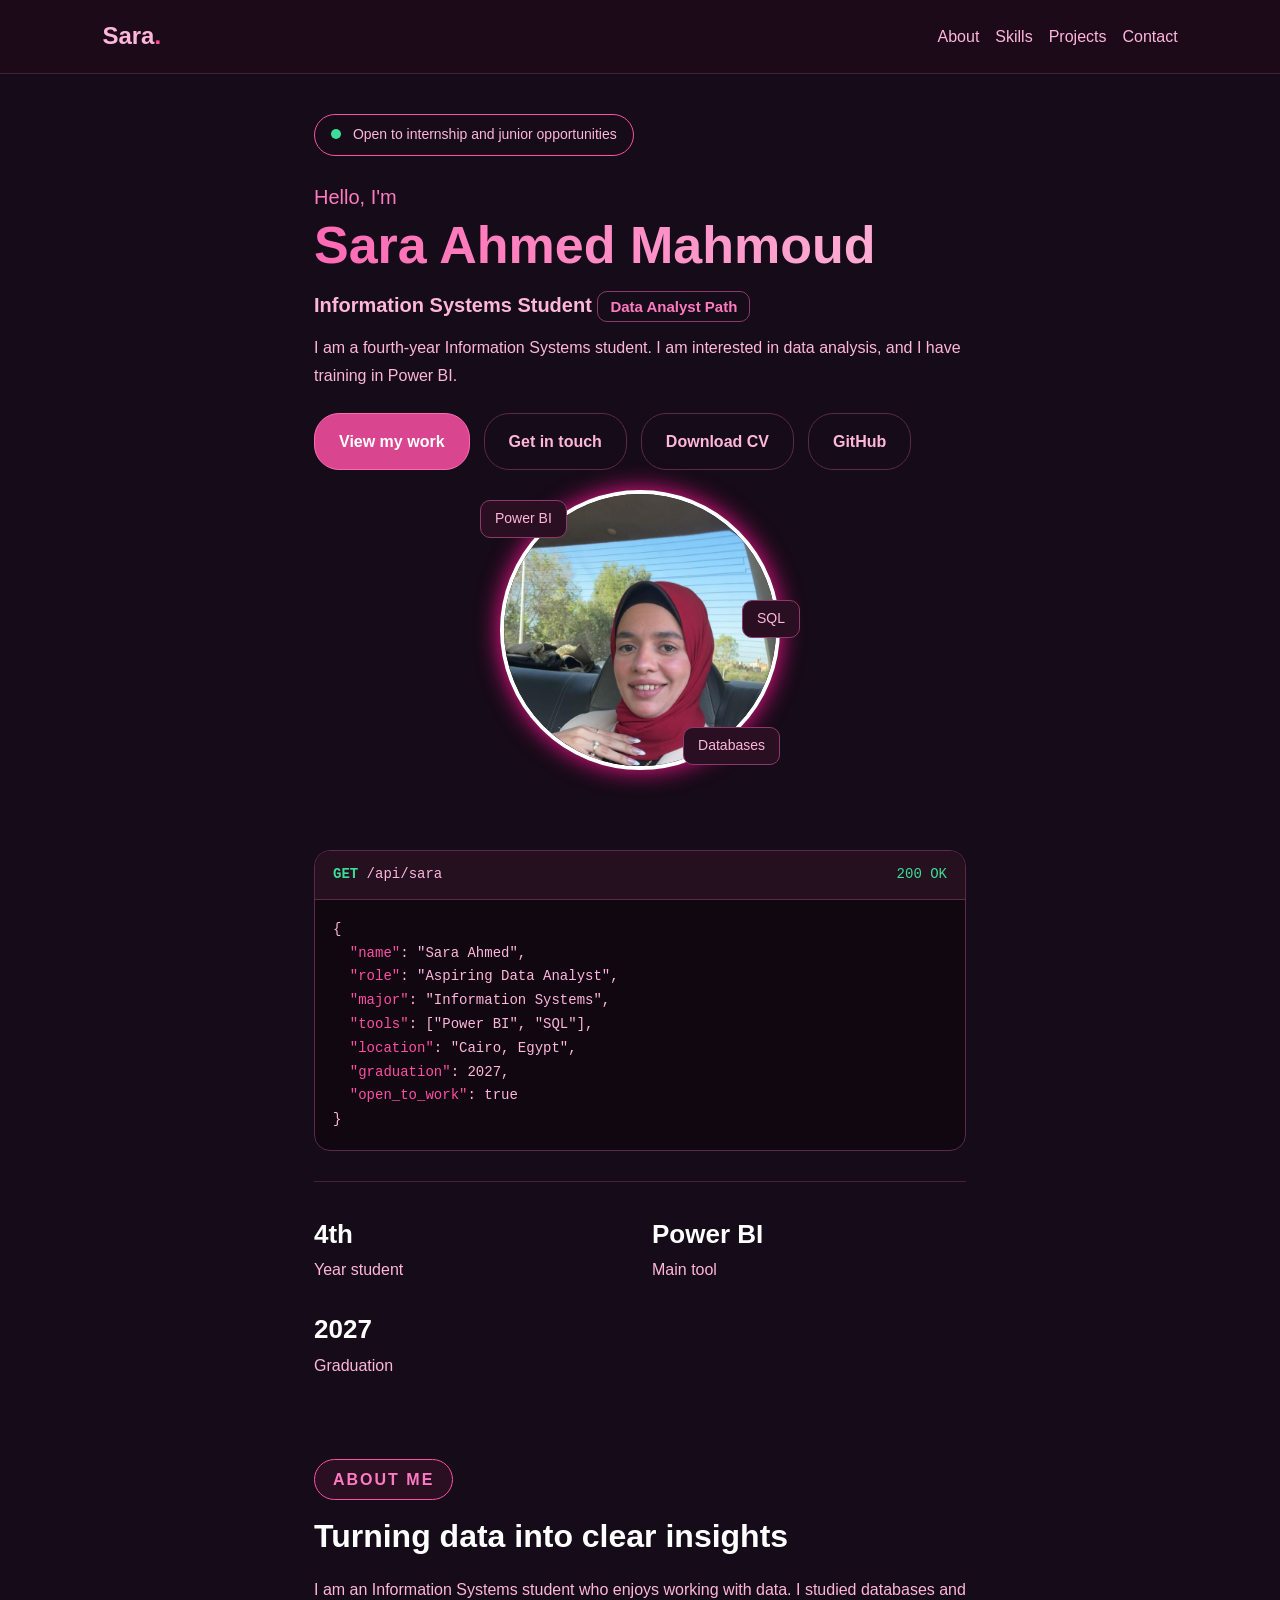
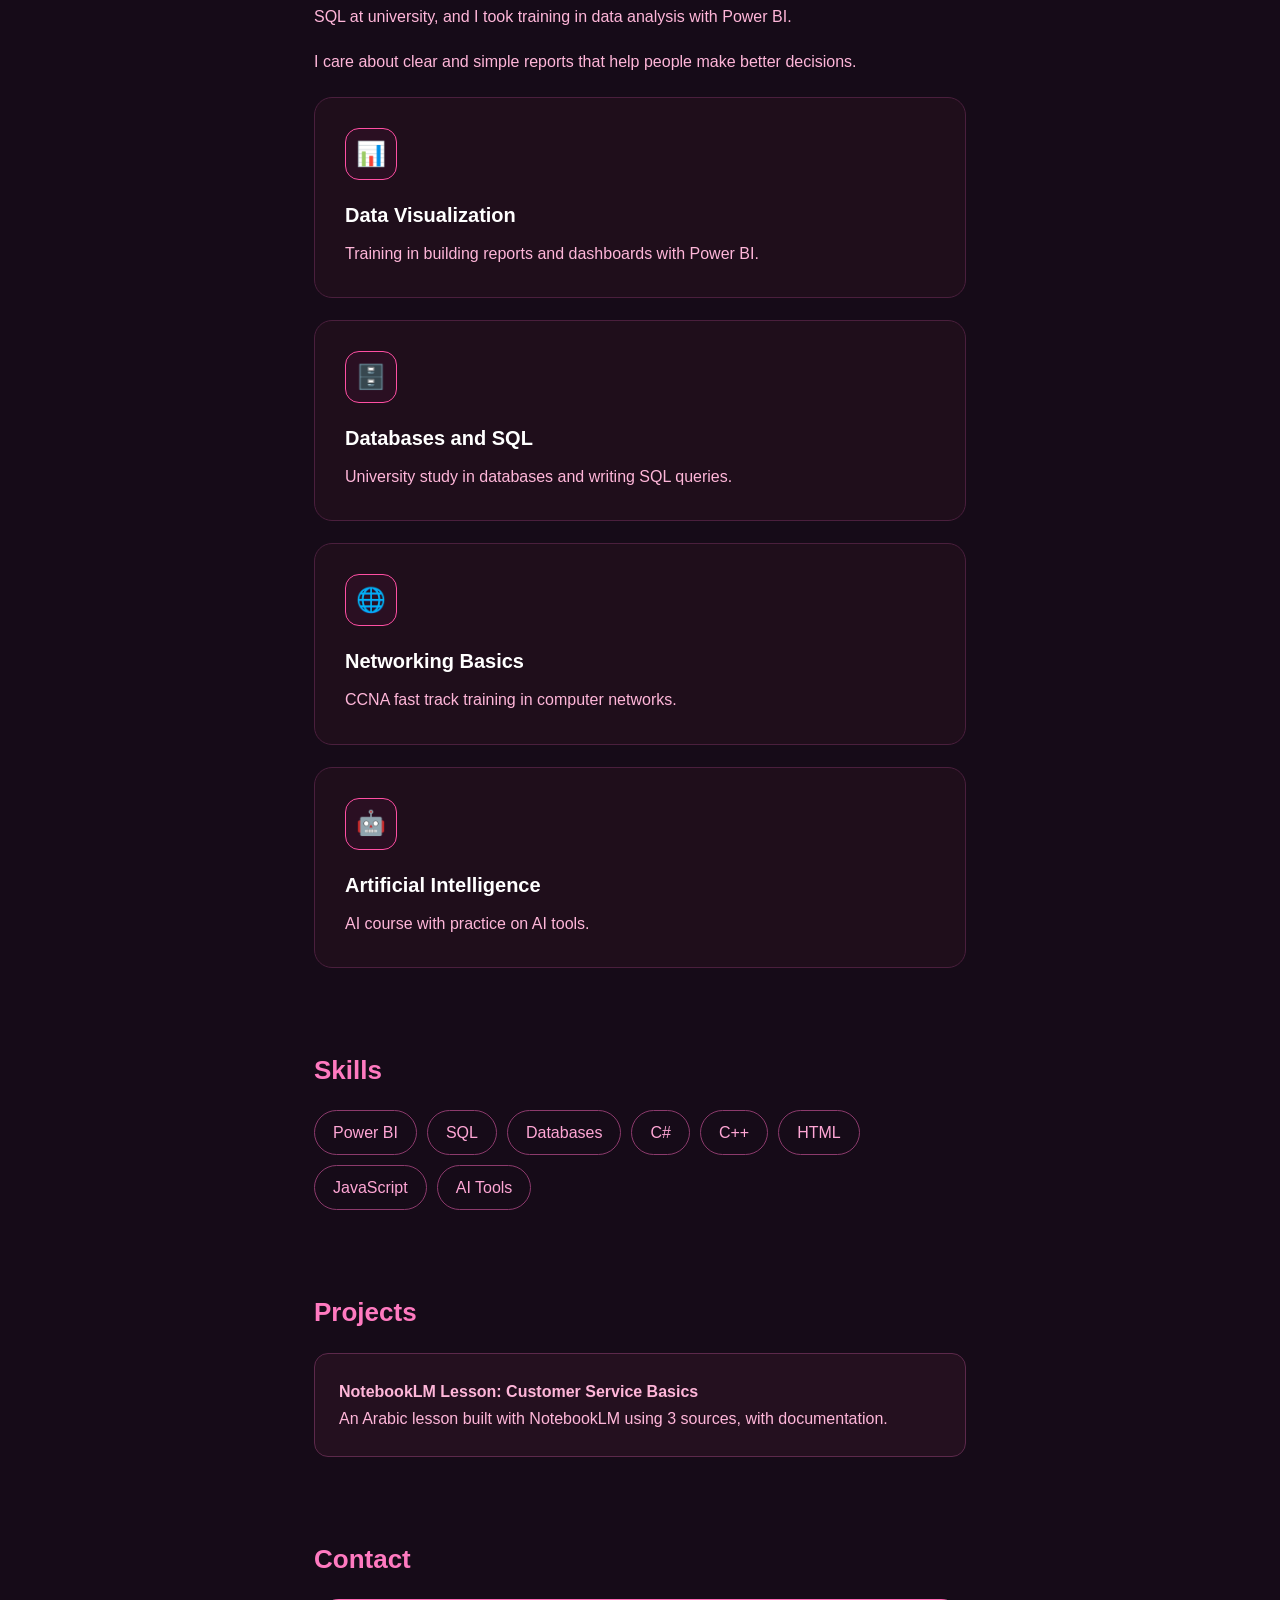
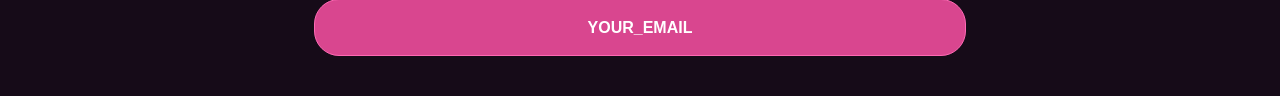
==== index.html @ a5a0dc39 "Add GitHub link and update CV download button Added GitHub link to the portfolio and updated CV down" ====
<!DOCTYPE html>
<html lang="en">
<head>
    <meta charset="UTF-8">
    <meta name="viewport" content="width=device-width, initial-scale=1.0">
    <title>Sara Portfolio</title>
    <link rel="stylesheet" href="style.css">
</head>
<body>

    <nav>
        <a href="#home" class="logo">Sara<span>.</span></a>
        <div class="links">
            <a href="#about">About</a>
            <a href="#skills">Skills</a>
            <a href="#projects">Projects</a>
            <a href="#contact">Contact</a>
        </div>
    </nav>

    <header class="hero" id="home">
        <div class="badge"><span class="dot"></span> Open to internship and junior opportunities</div>

        <p class="hello">Hello, I'm</p>
        <h1>Sara Ahmed Mahmoud</h1>
        <h2>Information Systems Student <span class="tag">Data Analyst Path</span></h2>

        <p class="about">I am a fourth-year Information Systems student. I am interested in data analysis, and I have training in Power BI.</p>

   <div class="buttons">
    <a href="#projects" class="btn primary">View my work</a>
    <a href="#contact" class="btn">Get in touch</a>
    <a href="cv2004.pdf" class="btn" download>Download CV</a>
    <a href="https://github.com/Sara-Ahmed1102004" class="btn" target="_blank">GitHub</a>
</div>

        <div class="photo">
            <img src="sara.jpg.jpeg" alt="Sara Ahmed Mahmoud">
            <span class="float f1">Power BI</span>
            <span class="float f2">SQL</span>
            <span class="float f3">Databases</span>
        </div>
    </header>

    <section class="info">
        <div class="code-box">
            <div class="code-top">
                <span><b>GET</b> /api/sara</span>
                <span class="ok">200 OK</span>
            </div>
<pre>{
  <i>"name"</i>: "Sara Ahmed",
  <i>"role"</i>: "Aspiring Data Analyst",
  <i>"major"</i>: "Information Systems",
  <i>"tools"</i>: ["Power BI", "SQL"],
  <i>"location"</i>: "Cairo, Egypt",
  <i>"graduation"</i>: 2027,
  <i>"open_to_work"</i>: true
}</pre>
        </div>

        <div class="stats">
            <div><strong>4th</strong><span>Year student</span></div>
            <div><strong>Power BI</strong><span>Main tool</span></div>
            <div><strong>2027</strong><span>Graduation</span></div>
        </div>
    </section>

    <section id="about">
        <span class="label">ABOUT ME</span>
        <h3 class="big">Turning data into clear insights</h3>

        <p>I am an Information Systems student who enjoys working with data. I studied databases and SQL at university, and I took training in data analysis with Power BI.</p>
        <p>I care about clear and simple reports that help people make better decisions.</p>

        <div class="feature">
            <div class="icon">📊</div>
            <h4>Data Visualization</h4>
            <p>Training in building reports and dashboards with Power BI.</p>
        </div>

        <div class="feature">
            <div class="icon">🗄️</div>
            <h4>Databases and SQL</h4>
            <p>University study in databases and writing SQL queries.</p>
        </div>

        <div class="feature">
            <div class="icon">🌐</div>
            <h4>Networking Basics</h4>
            <p>CCNA fast track training in computer networks.</p>
        </div>

        <div class="feature">
            <div class="icon">🤖</div>
            <h4>Artificial Intelligence</h4>
            <p>AI course with practice on AI tools.</p>
        </div>
    </section>

    <section id="skills">
        <h3>Skills</h3>
        <ul class="skills">
            <li>Power BI</li>
            <li>SQL</li>
            <li>Databases</li>
            <li>C#</li>
            <li>C++</li>
            <li>HTML</li>
            <li>JavaScript</li>
            <li>AI Tools</li>
        </ul>
    </section>

    <section id="projects">
        <h3>Projects</h3>
        <div class="card">
            <h4>NotebookLM Lesson: Customer Service Basics</h4>
            <p>An Arabic lesson built with NotebookLM using 3 sources, with documentation.</p>
        </div>
    </section>

    <section id="contact">
        <h3>Contact</h3>
        <!-- Replace YOUR_EMAIL with your email (2 places) -->
        <a href="mailto:YOUR_EMAIL" class="btn primary">YOUR_EMAIL</a>
    </section>

</body>
</html>
---- style.css ----
* { margin: 0; padding: 0; box-sizing: border-box; }

html { scroll-behavior: smooth; }

body {
    font-family: Arial, sans-serif;
    background: #160b18;
    color: #ffb6d9;
    line-height: 1.7;
    overflow-x: hidden;
}

a { text-decoration: none; color: inherit; }

nav {
    position: sticky;
    top: 0;
    z-index: 10;
    display: flex;
    flex-wrap: wrap;
    justify-content: space-between;
    align-items: center;
    gap: 10px;
    padding: 16px 8%;
    background: #1d0a18;
    border-bottom: 1px solid #4a1f3d;
}

.logo { font-size: 24px; font-weight: bold; }
.logo span { color: #ff4fa3; }
.links { display: flex; gap: 16px; }
.links a:hover { color: #ff7ac0; }

.hero, section { max-width: 700px; margin: auto; padding: 40px 24px; }

.badge {
    display: inline-block;
    padding: 8px 16px;
    border: 1px solid #ff4fa3;
    border-radius: 30px;
    font-size: 14px;
    margin-bottom: 24px;
}

.dot {
    display: inline-block;
    width: 10px;
    height: 10px;
    margin-right: 8px;
    border-radius: 50%;
    background: #3ddc97;
}

.hello { color: #ff7ac0; font-size: 20px; }

h1 {
    font-size: clamp(32px, 8vw, 52px);
    line-height: 1.2;
    background: linear-gradient(90deg, #ff69b4, #ffb6d9);
    -webkit-background-clip: text;
    background-clip: text;
    color: transparent;
}

h2 { font-size: 20px; margin: 12px 0; }

.tag {
    display: inline-block;
    padding: 2px 12px;
    border: 1px solid #8c3a6c;
    border-radius: 10px;
    color: #ff7ac0;
    font-size: 15px;
}

.about { margin-bottom: 24px; }

.buttons { display: flex; flex-direction: column; gap: 14px; }

.btn {
    display: block;
    text-align: center;
    padding: 14px 24px;
    border: 1px solid #5c294b;
    border-radius: 25px;
    font-weight: bold;
    transition: 0.2s;
}

.btn:hover { transform: translateY(-3px); }
.primary { background: #d9468f; border-color: #ff69b4; color: white; }
.primary:hover { background: #ff69b4; }

.photo { position: relative; width: 280px; margin: 20px auto 0; }

.photo img {
    display: block;
    width: 280px;
    height: 280px;
    object-fit: cover;
    object-position: center 20%;
    border-radius: 50%;
    border: 4px solid white;
    box-shadow: 0 0 25px #ff1493;
    animation: glow 2.5s ease-in-out infinite;
}

.float {
    position: absolute;
    padding: 6px 14px;
    background: #2a0f22;
    border: 1px solid #8c3a6c;
    border-radius: 10px;
    font-size: 14px;
    animation: floating 3s ease-in-out infinite;
}

.f1 { top: 10px; left: -20px; }
.f2 { top: 110px; right: -20px; animation-delay: 0.5s; }
.f3 { bottom: 5px; right: 0; animation-delay: 1s; }

.code-box {
    background: #100711;
    border: 1px solid #5c294b;
    border-radius: 16px;
    overflow: hidden;
    font-family: "Courier New", monospace;
    font-size: 14px;
}

.code-top {
    display: flex;
    justify-content: space-between;
    padding: 12px 18px;
    background: #24101f;
    border-bottom: 1px solid #5c294b;
}

.code-top b, .ok { color: #3ddc97; }

.code-box pre {
    padding: 18px;
    font-family: inherit;
    overflow-x: auto;
}

.code-box i { color: #ff4fa3; font-style: normal; }

.stats {
    display: grid;
    grid-template-columns: 1fr 1fr;
    gap: 24px;
    margin-top: 30px;
    padding-top: 30px;
    border-top: 1px solid #4a1f3d;
}

.stats strong { display: block; font-size: 26px; color: white; }

.label {
    display: inline-block;
    padding: 6px 18px;
    margin-bottom: 16px;
    border: 1px solid #ff4fa3;
    border-radius: 30px;
    background: #2a0f22;
    color: #ff7ac0;
    font-weight: bold;
    letter-spacing: 2px;
}

h3 { font-size: 26px; margin-bottom: 18px; color: #ff7ac0; }

.big { font-size: 32px; line-height: 1.3; color: white; }

#about > p { margin-bottom: 18px; }

.feature {
    margin-top: 22px;
    padding: 30px;
    background: #1f0e1b;
    border: 1px solid #4a1f3d;
    border-radius: 18px;
    transition: 0.3s;
}

.icon {
    display: flex;
    align-items: center;
    justify-content: center;
    width: 52px;
    height: 52px;
    margin-bottom: 18px;
    background: #2a0f22;
    border: 1px solid #ff4fa3;
    border-radius: 14px;
    font-size: 24px;
}

.feature h4 { color: white; font-size: 20px; margin-bottom: 8px; }

.skills { display: flex; flex-wrap: wrap; gap: 10px; list-style: none; }

.skills li {
    padding: 8px 18px;
    border: 1px solid #8c3a6c;
    border-radius: 30px;
    color: #ffa6d5;
}

.card {
    padding: 24px;
    border: 1px solid #5c294b;
    border-radius: 14px;
    background: #24101f;
    transition: 0.3s;
}

.feature:hover, .card:hover {
    transform: translateY(-6px);
    border-color: #ff4fa3;
    box-shadow: 0 8px 25px rgba(255, 20, 147, 0.25);
}

/* text appears when the page opens */
.hero > * { animation: appear 0.8s ease both; }
.hero h1 { animation-delay: 0.2s; }
.hero h2 { animation-delay: 0.4s; }
.hero .about { animation-delay: 0.6s; }
.hero .buttons { animation-delay: 0.8s; }

@keyframes appear {
    from { opacity: 0; transform: translateY(20px); }
    to { opacity: 1; transform: translateY(0); }
}

@keyframes floating {
    0%, 100% { transform: translateY(0); }
    50% { transform: translateY(-10px); }
}

@keyframes glow {
    0%, 100% { box-shadow: 0 0 20px #ff1493; }
    50% { box-shadow: 0 0 45px #ff1493; }
}

@media (min-width: 600px) {
    .buttons { flex-direction: row; flex-wrap: wrap; }
}
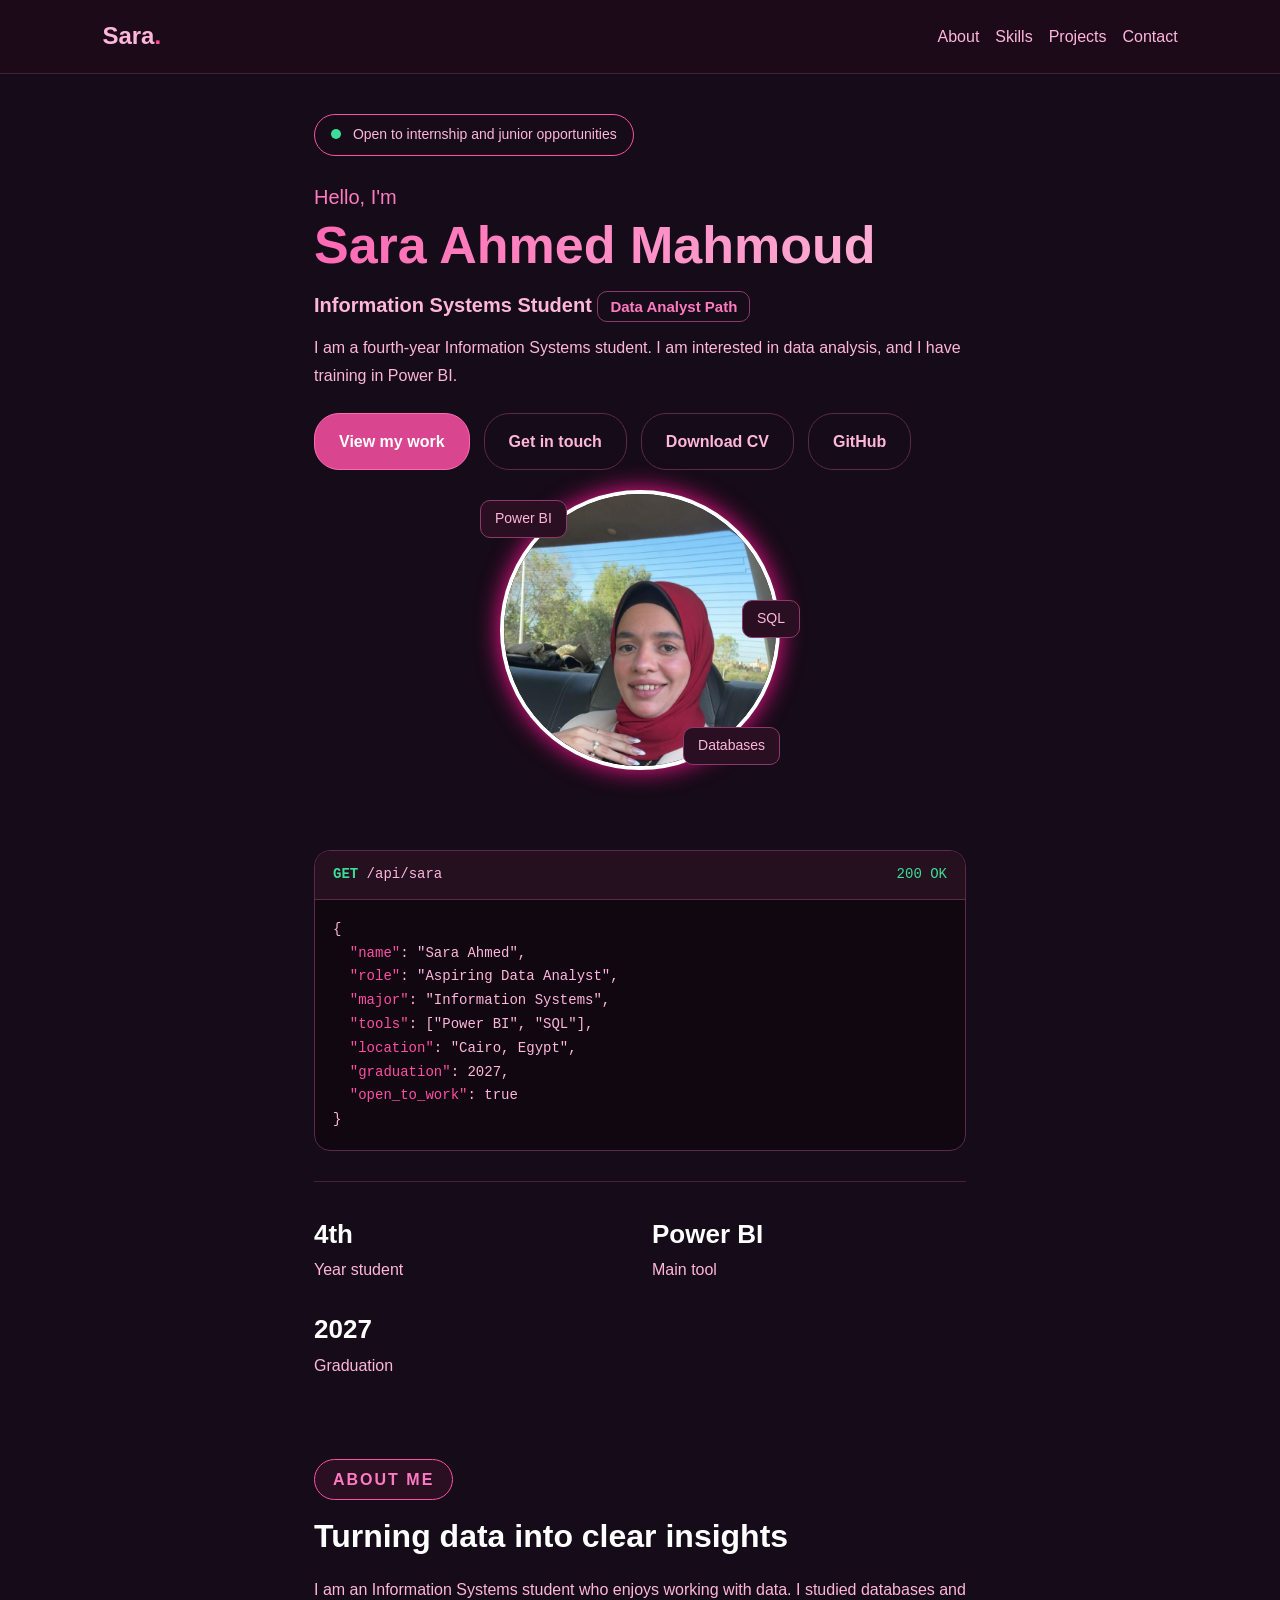
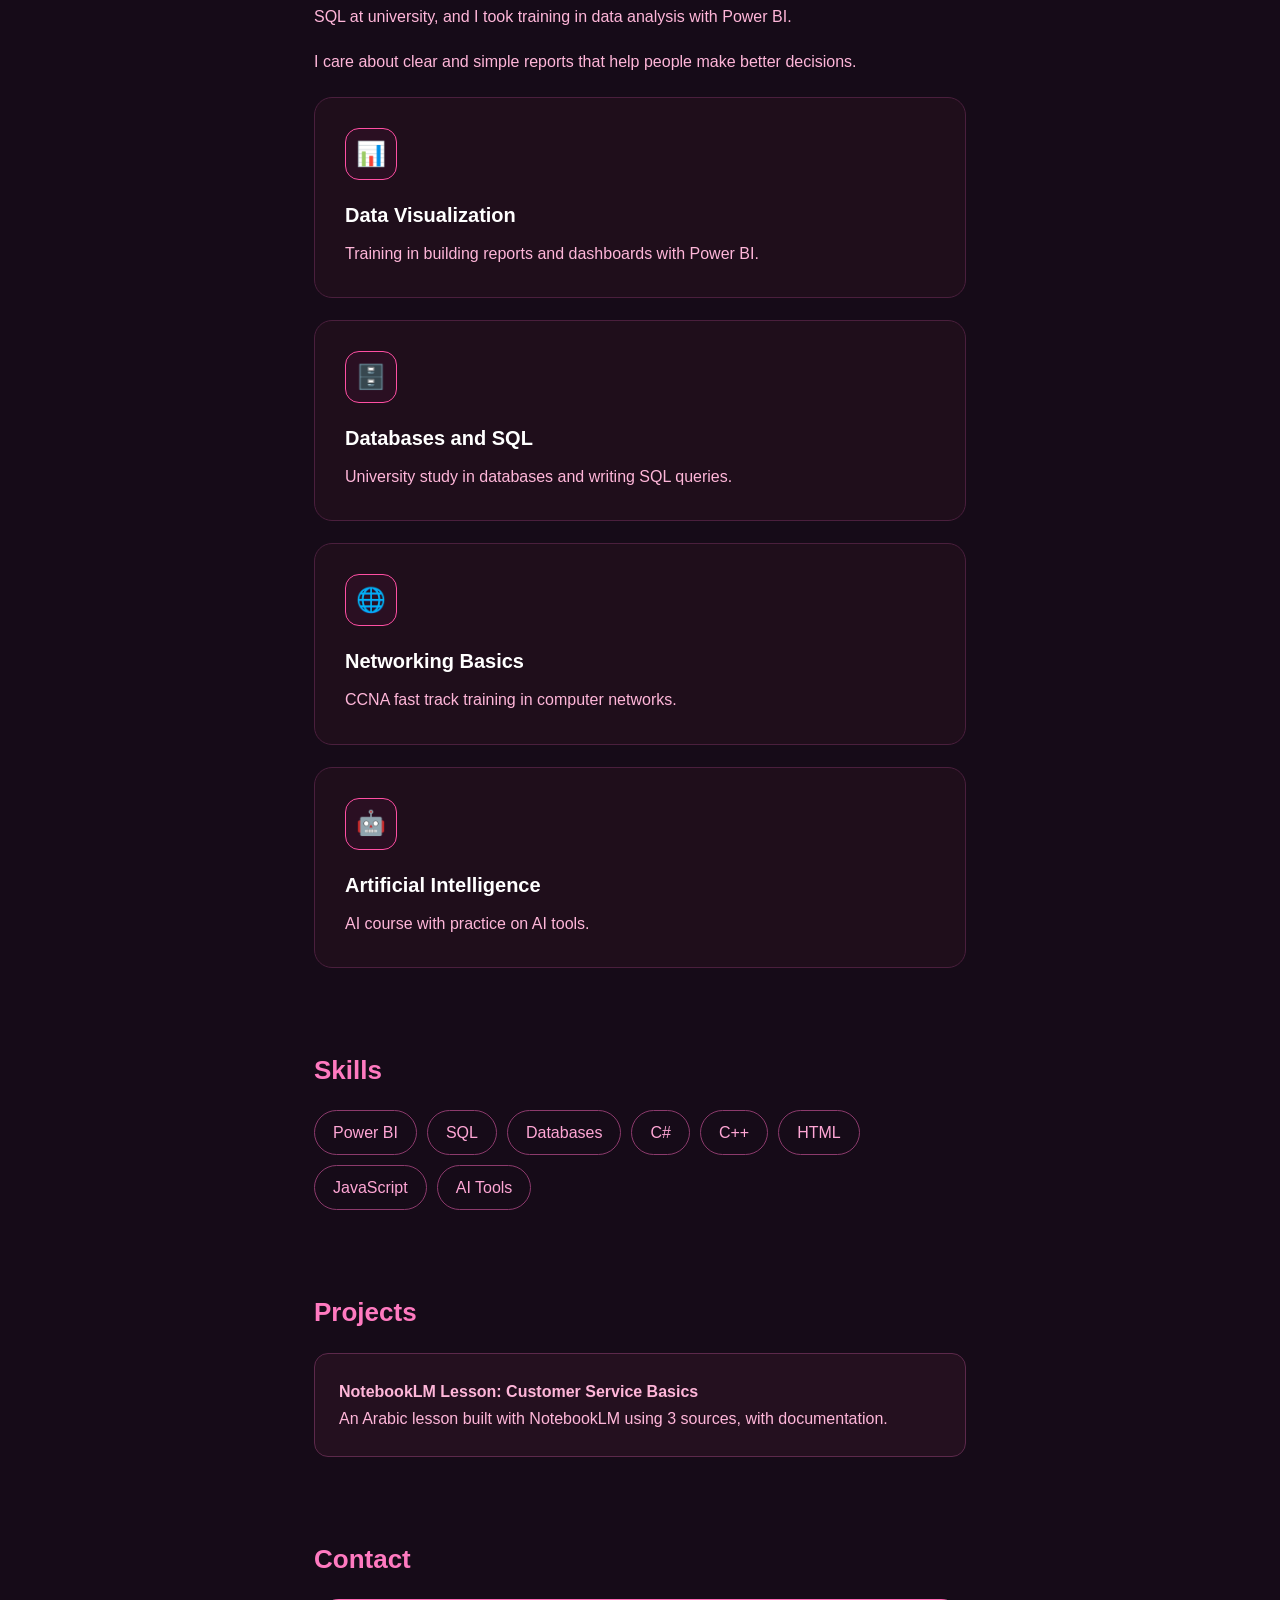
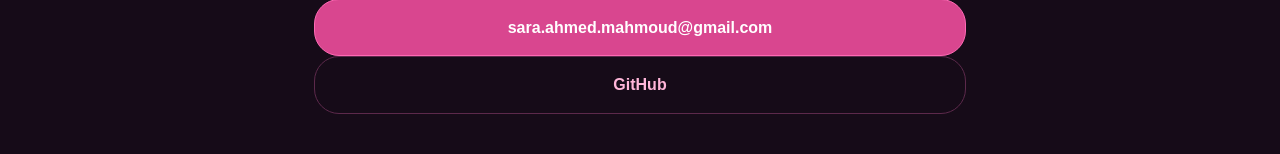
==== commit bc9117a5: "Fix HTML formatting and update contact email" ====
--- a/index.html
+++ b/index.html
@@ -122,8 +122,8 @@
 
     <section id="contact">
         <h3>Contact</h3>
-        <!-- Replace YOUR_EMAIL with your email (2 places) -->
-        <a href="mailto:YOUR_EMAIL" class="btn primary">YOUR_EMAIL</a>
+ <a href="mailto:sara.ahmed.mahmoud@gmail.com" class="btn primary">sara.ahmed.mahmoud@gmail.com</a>
+<a href="https://github.com/Sara-Ahmed1102004" class="btn" target="_blank">GitHub</a>
     </section>
 
 </body>
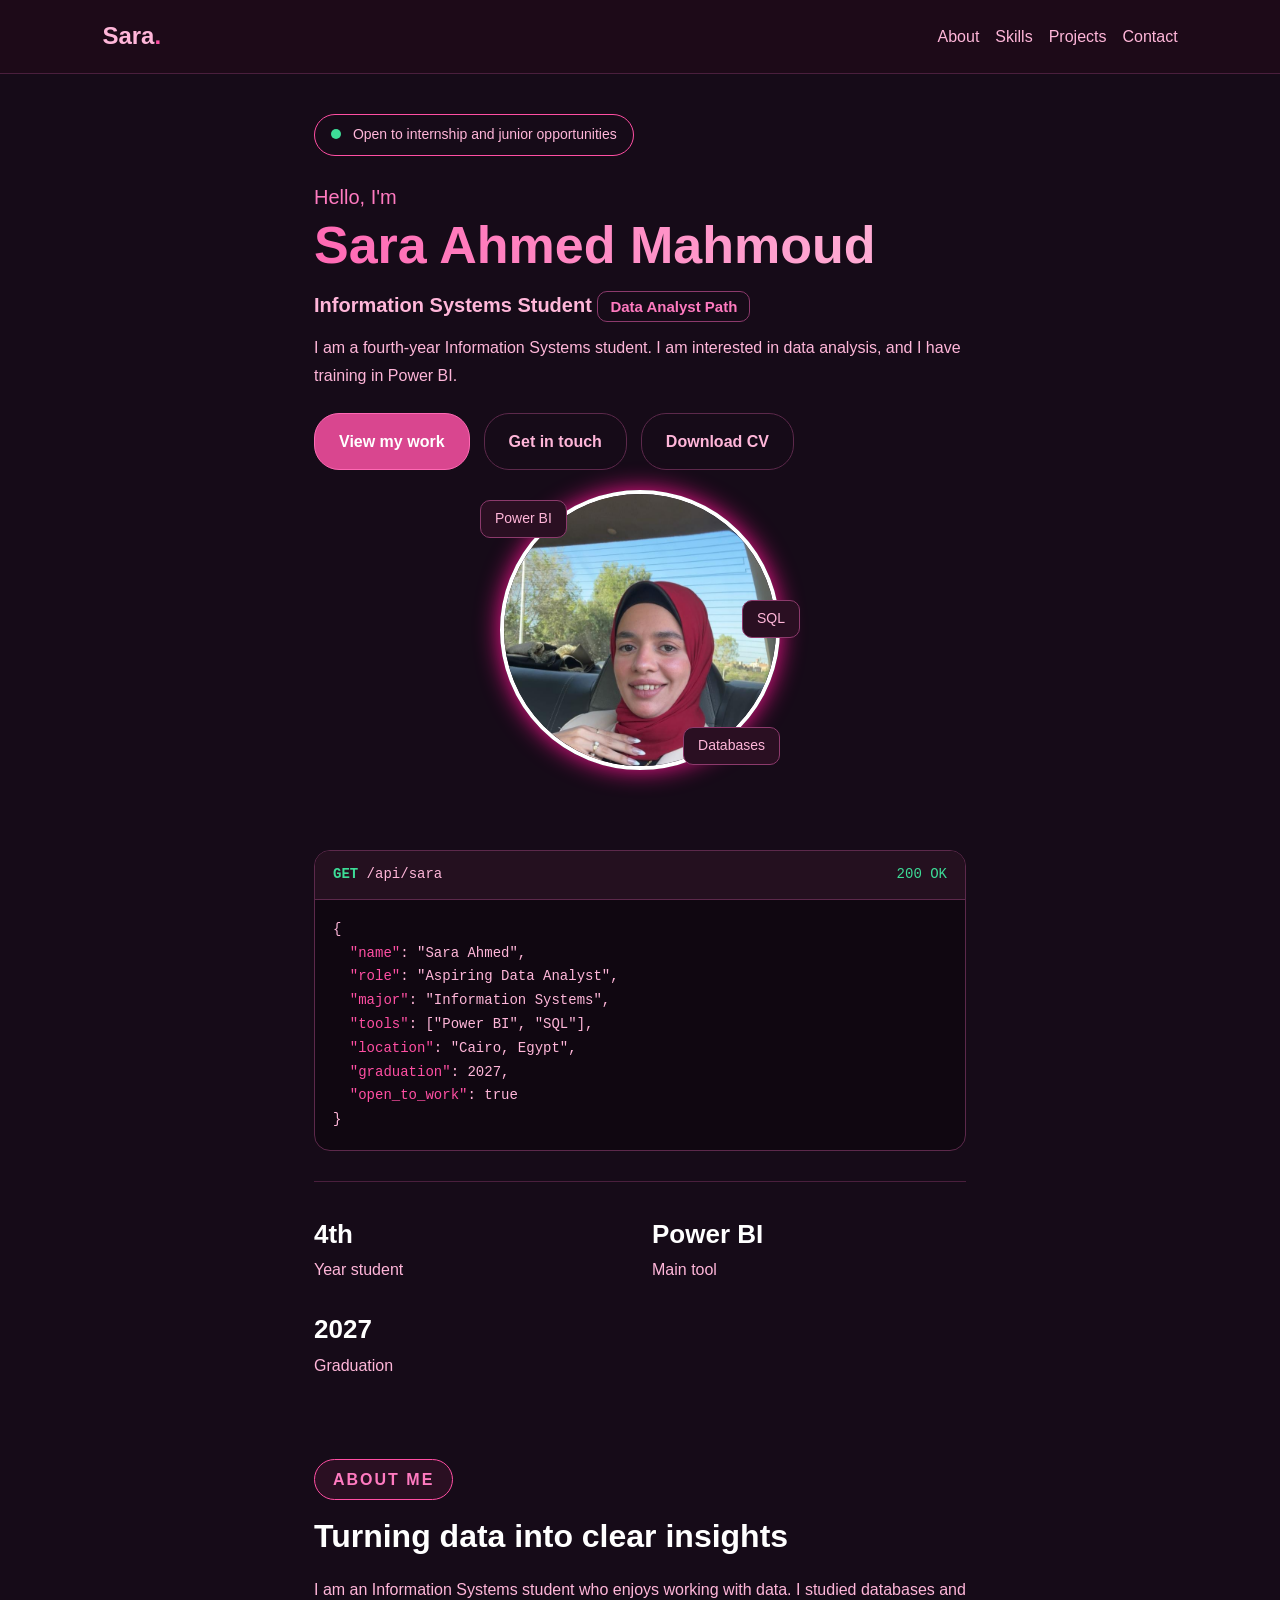
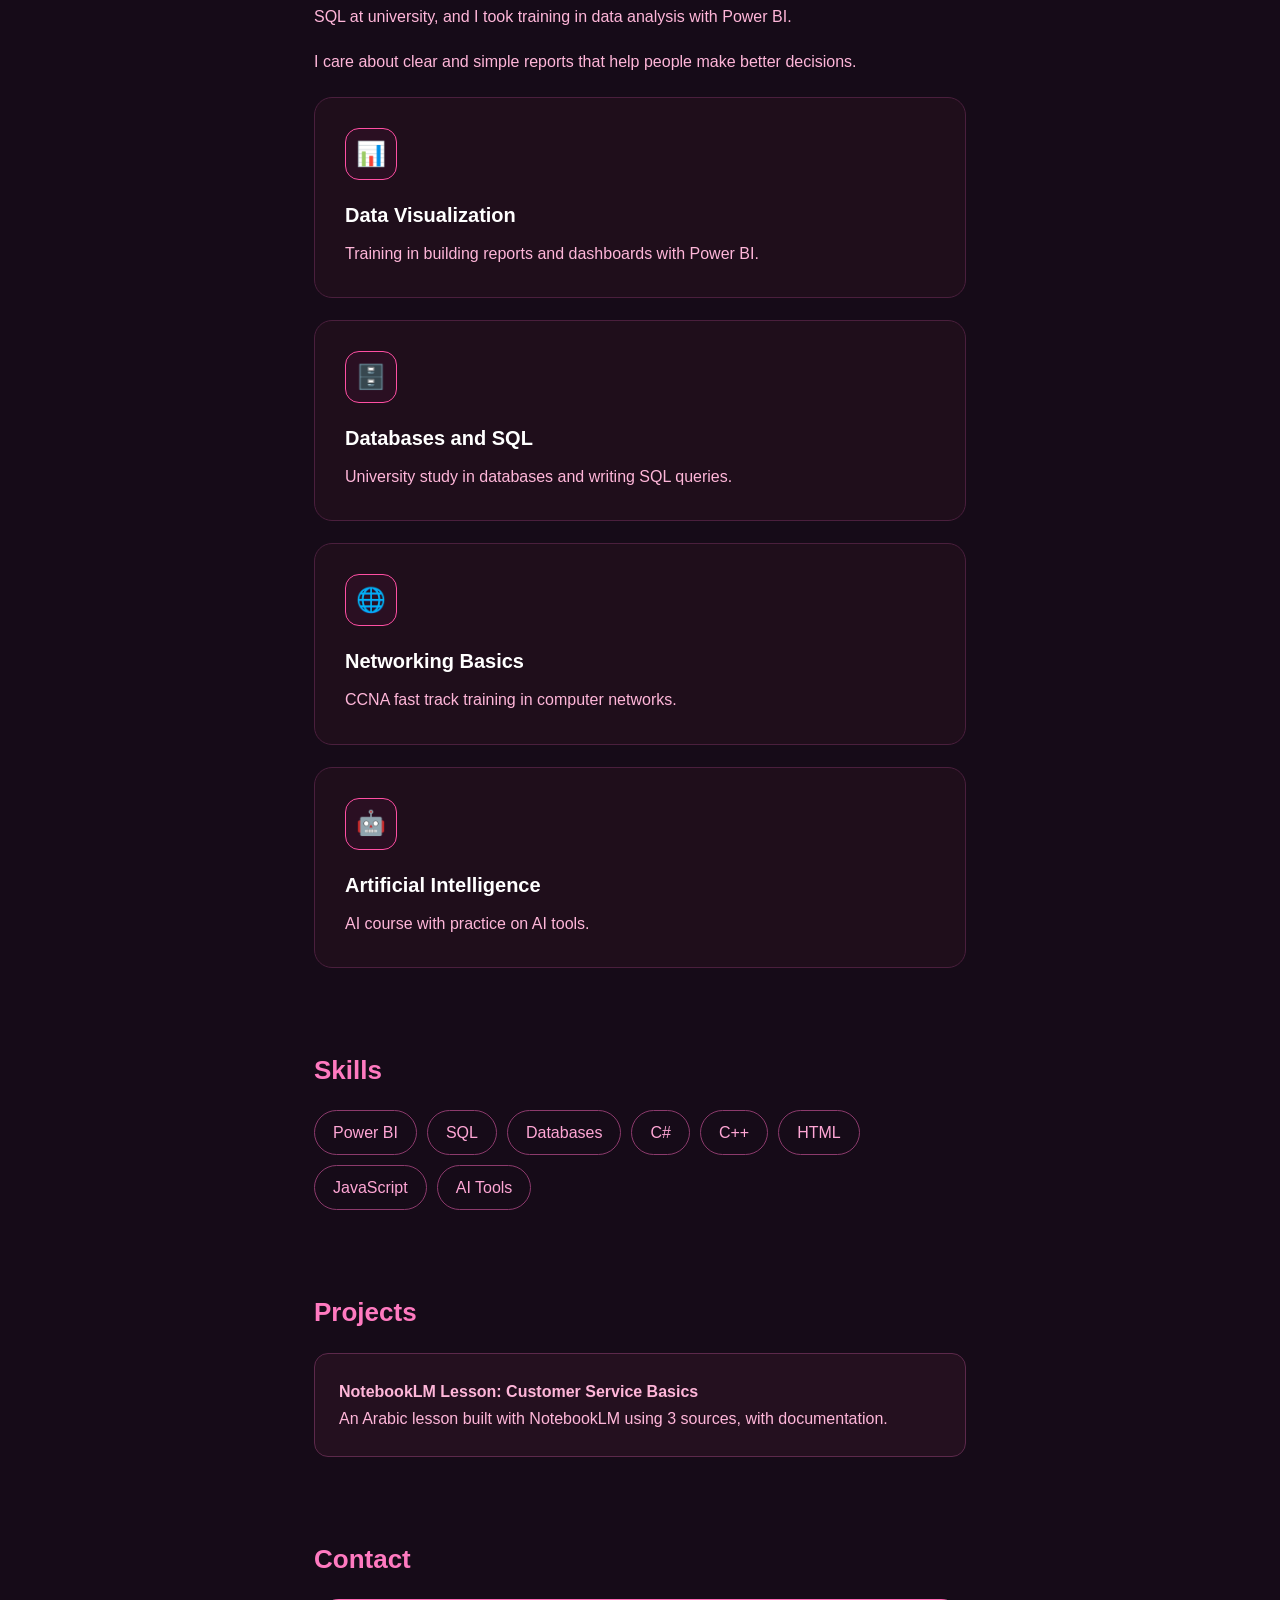
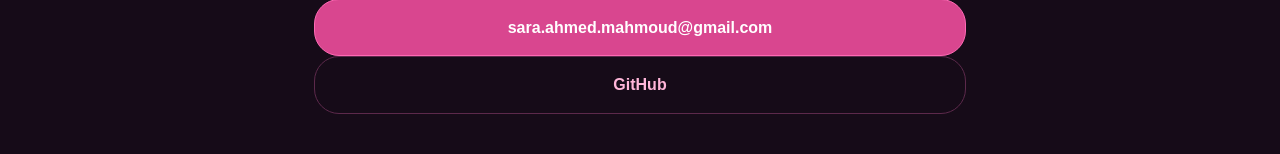
==== commit 8a828fbe: "Fix HTML formatting and structure" ====
--- a/index.html
+++ b/index.html
@@ -31,7 +31,6 @@
     <a href="#projects" class="btn primary">View my work</a>
     <a href="#contact" class="btn">Get in touch</a>
     <a href="cv2004.pdf" class="btn" download>Download CV</a>
-    <a href="https://github.com/Sara-Ahmed1102004" class="btn" target="_blank">GitHub</a>
 </div>
 
         <div class="photo">
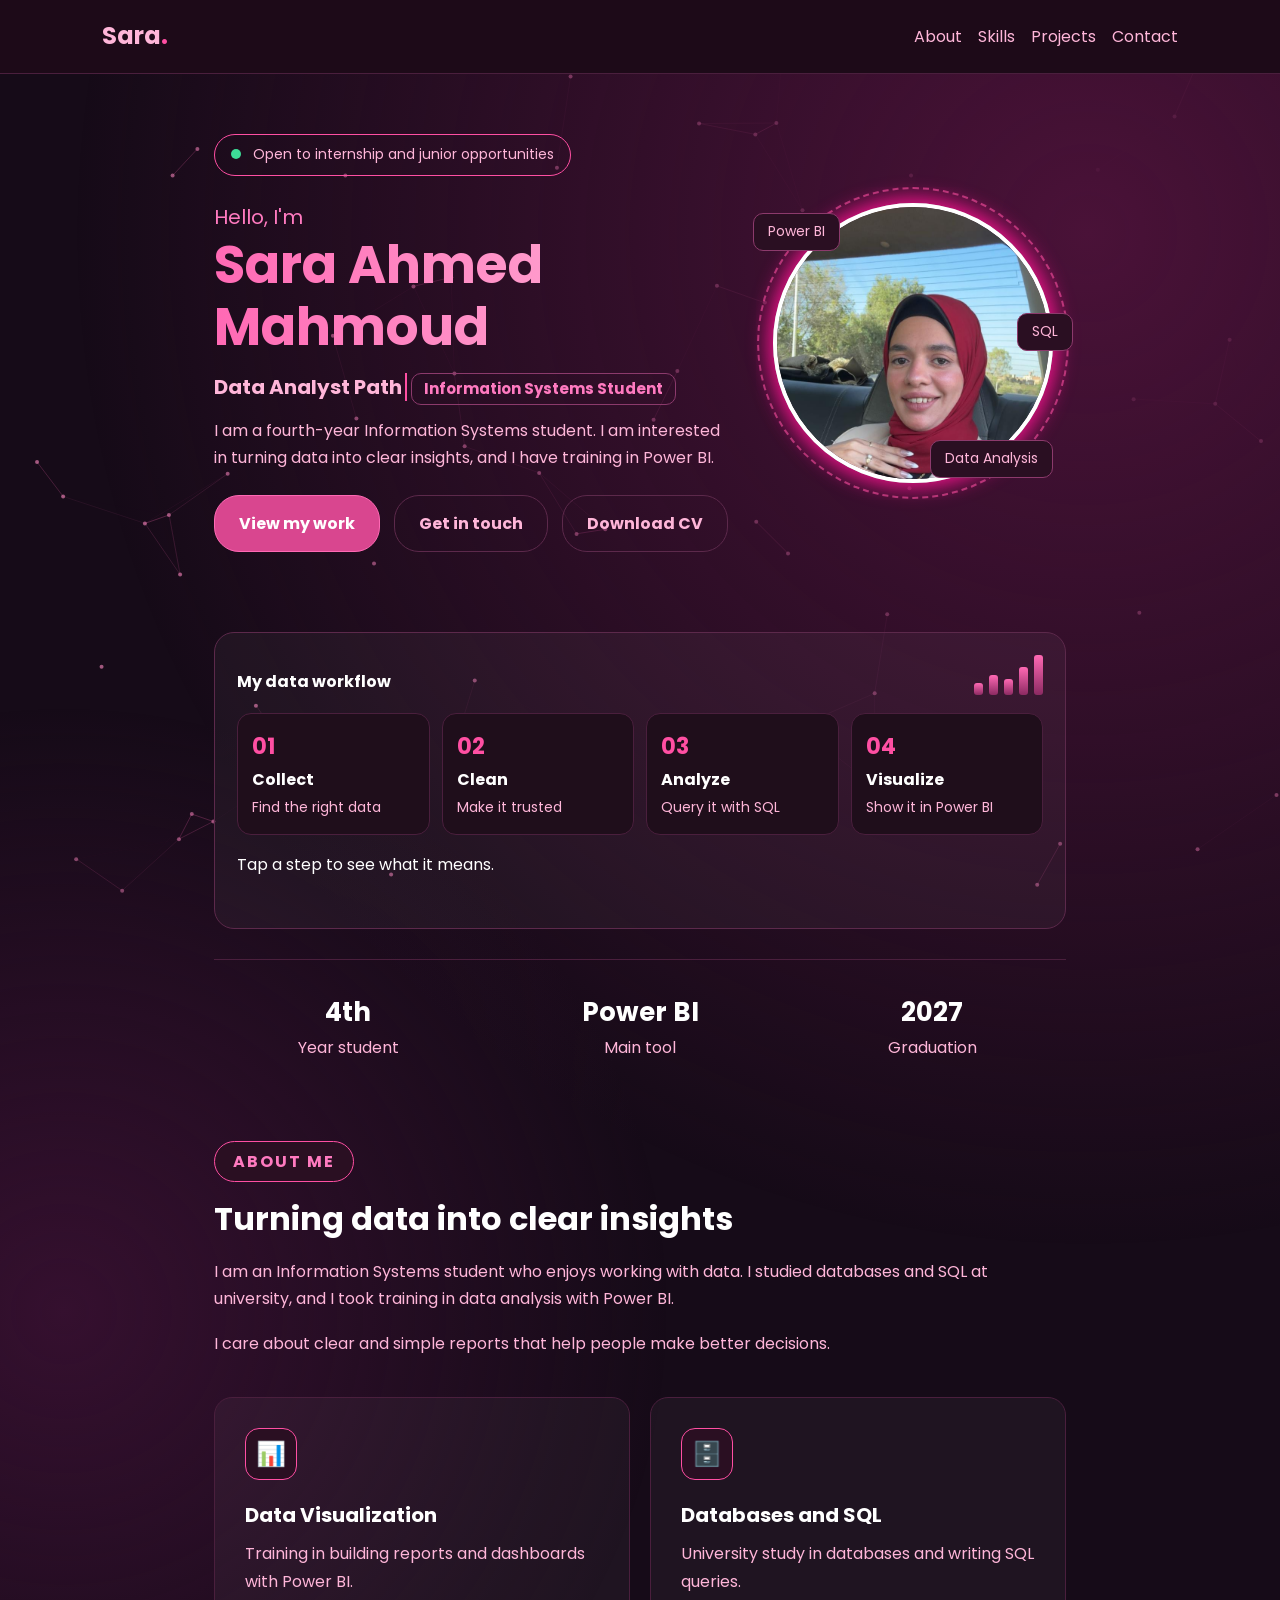
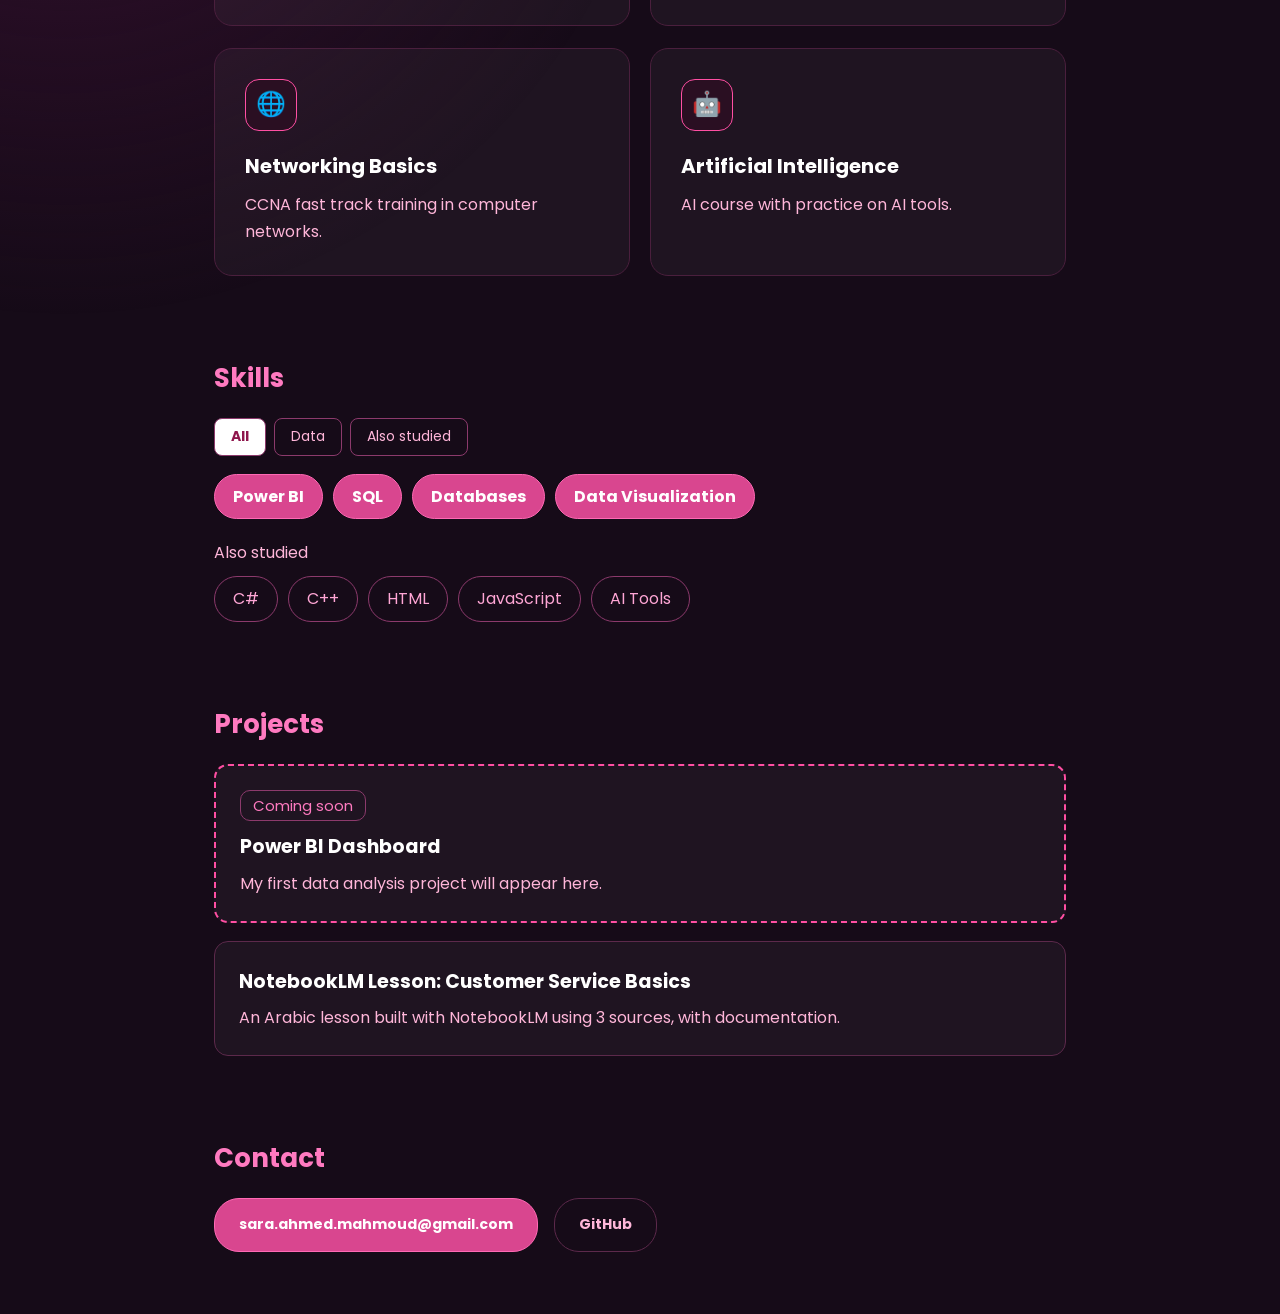
==== commit bb13806f: "Add files via upload" ====
--- a/index.html
+++ b/index.html
@@ -1,129 +1,142 @@
-<!DOCTYPE html>
-<html lang="en">
-<head>
-    <meta charset="UTF-8">
-    <meta name="viewport" content="width=device-width, initial-scale=1.0">
-    <title>Sara Portfolio</title>
-    <link rel="stylesheet" href="style.css">
-</head>
-<body>
-
-    <nav>
-        <a href="#home" class="logo">Sara<span>.</span></a>
-        <div class="links">
-            <a href="#about">About</a>
-            <a href="#skills">Skills</a>
-            <a href="#projects">Projects</a>
-            <a href="#contact">Contact</a>
-        </div>
-    </nav>
-
-    <header class="hero" id="home">
-        <div class="badge"><span class="dot"></span> Open to internship and junior opportunities</div>
-
-        <p class="hello">Hello, I'm</p>
-        <h1>Sara Ahmed Mahmoud</h1>
-        <h2>Information Systems Student <span class="tag">Data Analyst Path</span></h2>
-
-        <p class="about">I am a fourth-year Information Systems student. I am interested in data analysis, and I have training in Power BI.</p>
-
-   <div class="buttons">
-    <a href="#projects" class="btn primary">View my work</a>
-    <a href="#contact" class="btn">Get in touch</a>
-    <a href="cv2004.pdf" class="btn" download>Download CV</a>
-</div>
-
-        <div class="photo">
-            <img src="sara.jpg.jpeg" alt="Sara Ahmed Mahmoud">
-            <span class="float f1">Power BI</span>
-            <span class="float f2">SQL</span>
-            <span class="float f3">Databases</span>
-        </div>
-    </header>
-
-    <section class="info">
-        <div class="code-box">
-            <div class="code-top">
-                <span><b>GET</b> /api/sara</span>
-                <span class="ok">200 OK</span>
-            </div>
-<pre>{
-  <i>"name"</i>: "Sara Ahmed",
-  <i>"role"</i>: "Aspiring Data Analyst",
-  <i>"major"</i>: "Information Systems",
-  <i>"tools"</i>: ["Power BI", "SQL"],
-  <i>"location"</i>: "Cairo, Egypt",
-  <i>"graduation"</i>: 2027,
-  <i>"open_to_work"</i>: true
-}</pre>
-        </div>
-
-        <div class="stats">
-            <div><strong>4th</strong><span>Year student</span></div>
-            <div><strong>Power BI</strong><span>Main tool</span></div>
-            <div><strong>2027</strong><span>Graduation</span></div>
-        </div>
-    </section>
-
-    <section id="about">
-        <span class="label">ABOUT ME</span>
-        <h3 class="big">Turning data into clear insights</h3>
-
-        <p>I am an Information Systems student who enjoys working with data. I studied databases and SQL at university, and I took training in data analysis with Power BI.</p>
-        <p>I care about clear and simple reports that help people make better decisions.</p>
-
-        <div class="feature">
-            <div class="icon">📊</div>
-            <h4>Data Visualization</h4>
-            <p>Training in building reports and dashboards with Power BI.</p>
-        </div>
-
-        <div class="feature">
-            <div class="icon">🗄️</div>
-            <h4>Databases and SQL</h4>
-            <p>University study in databases and writing SQL queries.</p>
-        </div>
-
-        <div class="feature">
-            <div class="icon">🌐</div>
-            <h4>Networking Basics</h4>
-            <p>CCNA fast track training in computer networks.</p>
-        </div>
-
-        <div class="feature">
-            <div class="icon">🤖</div>
-            <h4>Artificial Intelligence</h4>
-            <p>AI course with practice on AI tools.</p>
-        </div>
-    </section>
-
-    <section id="skills">
-        <h3>Skills</h3>
-        <ul class="skills">
-            <li>Power BI</li>
-            <li>SQL</li>
-            <li>Databases</li>
-            <li>C#</li>
-            <li>C++</li>
-            <li>HTML</li>
-            <li>JavaScript</li>
-            <li>AI Tools</li>
-        </ul>
-    </section>
-
-    <section id="projects">
-        <h3>Projects</h3>
-        <div class="card">
-            <h4>NotebookLM Lesson: Customer Service Basics</h4>
-            <p>An Arabic lesson built with NotebookLM using 3 sources, with documentation.</p>
-        </div>
-    </section>
-
-    <section id="contact">
-        <h3>Contact</h3>
- <a href="mailto:sara.ahmed.mahmoud@gmail.com" class="btn primary">sara.ahmed.mahmoud@gmail.com</a>
-<a href="https://github.com/Sara-Ahmed1102004" class="btn" target="_blank">GitHub</a>
-    </section>
-
-</body>
-</html>
+<!DOCTYPE html>
+<html lang="en">
+<head>
+    <meta charset="UTF-8">
+    <meta name="viewport" content="width=device-width, initial-scale=1.0">
+    <title>Sara Ahmed | Data Analyst Portfolio</title>
+    <link rel="stylesheet" href="style.css">
+</head>
+<body>
+    <div class="progress"></div>
+    <canvas id="points" aria-hidden="true"></canvas>
+
+    <nav>
+        <a href="#home" class="logo">Sara<span>.</span></a>
+        <div class="links">
+            <a href="#about">About</a>
+            <a href="#skills">Skills</a>
+            <a href="#projects">Projects</a>
+            <a href="#contact">Contact</a>
+        </div>
+    </nav>
+
+    <header class="hero" id="home">
+        <div class="badge"><span class="dot"></span> Open to internship and junior opportunities</div>
+
+        <p class="hello">Hello, I'm</p>
+        <h1>Sara Ahmed Mahmoud</h1>
+        <h2><span id="typed">Data Analyst Path</span> <span class="tag">Information Systems Student</span></h2>
+
+        <p class="about">I am a fourth-year Information Systems student. I am interested in turning data into clear insights, and I have training in Power BI.</p>
+
+   <div class="buttons">
+    <a href="#projects" class="btn primary">View my work</a>
+    <a href="#contact" class="btn">Get in touch</a>
+    <a href="cv2004.pdf" class="btn" download>Download CV</a>
+</div>
+
+        <div class="photo">
+            <img src="sara.jpg.jpeg" alt="Sara Ahmed Mahmoud">
+            <span class="float f1">Power BI</span>
+            <span class="float f2">SQL</span>
+            <span class="float f3">Data Analysis</span>
+        </div>
+    </header>
+
+    <section class="info">
+        <div class="dash">
+            <div class="dash-top"><span>My data workflow</span><div class="spark" aria-hidden="true"><i></i><i></i><i></i><i></i><i></i></div></div>
+            <ol>
+                <li tabindex="0" role="button" data-info="Start from a clear question, then get the data that answers it."><b>Collect</b><span>Find the right data</span></li>
+                <li tabindex="0" role="button" data-info="Handle missing and repeated values so the results can be trusted."><b>Clean</b><span>Make it trusted</span></li>
+                <li tabindex="0" role="button" data-info="Use SQL to filter, group and compare the data."><b>Analyze</b><span>Query it with SQL</span></li>
+                <li tabindex="0" role="button" data-info="Turn the results into a simple Power BI dashboard."><b>Visualize</b><span>Show it in Power BI</span></li>
+            </ol>
+            <p class="detail" aria-live="polite">Tap a step to see what it means.</p>
+        </div>
+
+        <div class="stats">
+            <div><strong>4th</strong><span>Year student</span></div>
+            <div><strong>Power BI</strong><span>Main tool</span></div>
+            <div><strong data-count="2027">2027</strong><span>Graduation</span></div>
+        </div>
+    </section>
+
+    <section id="about">
+        <span class="label">ABOUT ME</span>
+        <h3 class="big">Turning data into clear insights</h3>
+
+        <p>I am an Information Systems student who enjoys working with data. I studied databases and SQL at university, and I took training in data analysis with Power BI.</p>
+        <p>I care about clear and simple reports that help people make better decisions.</p>
+
+        <div class="feature">
+            <div class="icon">📊</div>
+            <h4>Data Visualization</h4>
+            <p>Training in building reports and dashboards with Power BI.</p>
+        </div>
+
+        <div class="feature">
+            <div class="icon">🗄️</div>
+            <h4>Databases and SQL</h4>
+            <p>University study in databases and writing SQL queries.</p>
+        </div>
+
+        <div class="feature">
+            <div class="icon">🌐</div>
+            <h4>Networking Basics</h4>
+            <p>CCNA fast track training in computer networks.</p>
+        </div>
+
+        <div class="feature">
+            <div class="icon">🤖</div>
+            <h4>Artificial Intelligence</h4>
+            <p>AI course with practice on AI tools.</p>
+        </div>
+    </section>
+
+    <section id="skills">
+        <h3>Skills</h3>
+        <div class="filters">
+            <button type="button" class="on" data-show="all">All</button>
+            <button type="button" data-show="data">Data</button>
+            <button type="button" data-show="other">Also studied</button>
+        </div>
+        <ul class="skills main">
+            <li>Power BI</li>
+            <li>SQL</li>
+            <li>Databases</li>
+            <li>Data Visualization</li>
+        </ul>
+        <p class="also">Also studied</p>
+        <ul class="skills">
+            <li>C#</li>
+            <li>C++</li>
+            <li>HTML</li>
+            <li>JavaScript</li>
+            <li>AI Tools</li>
+        </ul>
+    </section>
+
+    <section id="projects">
+        <h3>Projects</h3>
+        <div class="card soon">
+            <span class="tag">Coming soon</span>
+            <h4>Power BI Dashboard</h4>
+            <p>My first data analysis project will appear here.</p>
+        </div>
+        <div class="card">
+            <h4>NotebookLM Lesson: Customer Service Basics</h4>
+            <p>An Arabic lesson built with NotebookLM using 3 sources, with documentation.</p>
+        </div>
+    </section>
+
+    <section id="contact">
+        <h3>Contact</h3>
+ <a href="mailto:sara.ahmed.mahmoud@gmail.com" class="btn primary">sara.ahmed.mahmoud@gmail.com</a>
+<a href="https://github.com/Sara-Ahmed1102004" class="btn" target="_blank">GitHub</a>
+    </section>
+
+    <a href="#home" class="top" aria-label="Back to top">↑</a>
+    <script src="script.js"></script>
+</body>
+</html>
--- a/style.css
+++ b/style.css
@@ -1,249 +1,322 @@
-* { margin: 0; padding: 0; box-sizing: border-box; }
-
-html { scroll-behavior: smooth; }
-
-body {
-    font-family: Arial, sans-serif;
-    background: #160b18;
-    color: #ffb6d9;
-    line-height: 1.7;
-    overflow-x: hidden;
-}
-
-a { text-decoration: none; color: inherit; }
-
-nav {
-    position: sticky;
-    top: 0;
-    z-index: 10;
-    display: flex;
-    flex-wrap: wrap;
-    justify-content: space-between;
-    align-items: center;
-    gap: 10px;
-    padding: 16px 8%;
-    background: #1d0a18;
-    border-bottom: 1px solid #4a1f3d;
-}
-
-.logo { font-size: 24px; font-weight: bold; }
-.logo span { color: #ff4fa3; }
-.links { display: flex; gap: 16px; }
-.links a:hover { color: #ff7ac0; }
-
-.hero, section { max-width: 700px; margin: auto; padding: 40px 24px; }
-
-.badge {
-    display: inline-block;
-    padding: 8px 16px;
-    border: 1px solid #ff4fa3;
-    border-radius: 30px;
-    font-size: 14px;
-    margin-bottom: 24px;
-}
-
-.dot {
-    display: inline-block;
-    width: 10px;
-    height: 10px;
-    margin-right: 8px;
-    border-radius: 50%;
-    background: #3ddc97;
-}
-
-.hello { color: #ff7ac0; font-size: 20px; }
-
-h1 {
-    font-size: clamp(32px, 8vw, 52px);
-    line-height: 1.2;
-    background: linear-gradient(90deg, #ff69b4, #ffb6d9);
-    -webkit-background-clip: text;
-    background-clip: text;
-    color: transparent;
-}
-
-h2 { font-size: 20px; margin: 12px 0; }
-
-.tag {
-    display: inline-block;
-    padding: 2px 12px;
-    border: 1px solid #8c3a6c;
-    border-radius: 10px;
-    color: #ff7ac0;
-    font-size: 15px;
-}
-
-.about { margin-bottom: 24px; }
-
-.buttons { display: flex; flex-direction: column; gap: 14px; }
-
-.btn {
-    display: block;
-    text-align: center;
-    padding: 14px 24px;
-    border: 1px solid #5c294b;
-    border-radius: 25px;
-    font-weight: bold;
-    transition: 0.2s;
-}
-
-.btn:hover { transform: translateY(-3px); }
-.primary { background: #d9468f; border-color: #ff69b4; color: white; }
-.primary:hover { background: #ff69b4; }
-
-.photo { position: relative; width: 280px; margin: 20px auto 0; }
-
-.photo img {
-    display: block;
-    width: 280px;
-    height: 280px;
-    object-fit: cover;
-    object-position: center 20%;
-    border-radius: 50%;
-    border: 4px solid white;
-    box-shadow: 0 0 25px #ff1493;
-    animation: glow 2.5s ease-in-out infinite;
-}
-
-.float {
-    position: absolute;
-    padding: 6px 14px;
-    background: #2a0f22;
-    border: 1px solid #8c3a6c;
-    border-radius: 10px;
-    font-size: 14px;
-    animation: floating 3s ease-in-out infinite;
-}
-
-.f1 { top: 10px; left: -20px; }
-.f2 { top: 110px; right: -20px; animation-delay: 0.5s; }
-.f3 { bottom: 5px; right: 0; animation-delay: 1s; }
-
-.code-box {
-    background: #100711;
-    border: 1px solid #5c294b;
-    border-radius: 16px;
-    overflow: hidden;
-    font-family: "Courier New", monospace;
-    font-size: 14px;
-}
-
-.code-top {
-    display: flex;
-    justify-content: space-between;
-    padding: 12px 18px;
-    background: #24101f;
-    border-bottom: 1px solid #5c294b;
-}
-
-.code-top b, .ok { color: #3ddc97; }
-
-.code-box pre {
-    padding: 18px;
-    font-family: inherit;
-    overflow-x: auto;
-}
-
-.code-box i { color: #ff4fa3; font-style: normal; }
-
-.stats {
-    display: grid;
-    grid-template-columns: 1fr 1fr;
-    gap: 24px;
-    margin-top: 30px;
-    padding-top: 30px;
-    border-top: 1px solid #4a1f3d;
-}
-
-.stats strong { display: block; font-size: 26px; color: white; }
-
-.label {
-    display: inline-block;
-    padding: 6px 18px;
-    margin-bottom: 16px;
-    border: 1px solid #ff4fa3;
-    border-radius: 30px;
-    background: #2a0f22;
-    color: #ff7ac0;
-    font-weight: bold;
-    letter-spacing: 2px;
-}
-
-h3 { font-size: 26px; margin-bottom: 18px; color: #ff7ac0; }
-
-.big { font-size: 32px; line-height: 1.3; color: white; }
-
-#about > p { margin-bottom: 18px; }
-
-.feature {
-    margin-top: 22px;
-    padding: 30px;
-    background: #1f0e1b;
-    border: 1px solid #4a1f3d;
-    border-radius: 18px;
-    transition: 0.3s;
-}
-
-.icon {
-    display: flex;
-    align-items: center;
-    justify-content: center;
-    width: 52px;
-    height: 52px;
-    margin-bottom: 18px;
-    background: #2a0f22;
-    border: 1px solid #ff4fa3;
-    border-radius: 14px;
-    font-size: 24px;
-}
-
-.feature h4 { color: white; font-size: 20px; margin-bottom: 8px; }
-
-.skills { display: flex; flex-wrap: wrap; gap: 10px; list-style: none; }
-
-.skills li {
-    padding: 8px 18px;
-    border: 1px solid #8c3a6c;
-    border-radius: 30px;
-    color: #ffa6d5;
-}
-
-.card {
-    padding: 24px;
-    border: 1px solid #5c294b;
-    border-radius: 14px;
-    background: #24101f;
-    transition: 0.3s;
-}
-
-.feature:hover, .card:hover {
-    transform: translateY(-6px);
-    border-color: #ff4fa3;
-    box-shadow: 0 8px 25px rgba(255, 20, 147, 0.25);
-}
-
-/* text appears when the page opens */
-.hero > * { animation: appear 0.8s ease both; }
-.hero h1 { animation-delay: 0.2s; }
-.hero h2 { animation-delay: 0.4s; }
-.hero .about { animation-delay: 0.6s; }
-.hero .buttons { animation-delay: 0.8s; }
-
-@keyframes appear {
-    from { opacity: 0; transform: translateY(20px); }
-    to { opacity: 1; transform: translateY(0); }
-}
-
-@keyframes floating {
-    0%, 100% { transform: translateY(0); }
-    50% { transform: translateY(-10px); }
-}
-
-@keyframes glow {
-    0%, 100% { box-shadow: 0 0 20px #ff1493; }
-    50% { box-shadow: 0 0 45px #ff1493; }
-}
-
-@media (min-width: 600px) {
-    .buttons { flex-direction: row; flex-wrap: wrap; }
-}+@import url("https://fonts.googleapis.com/css2?family=Poppins:wght@400;600;700&display=swap");
+* { margin: 0; padding: 0; box-sizing: border-box; }
+
+html { scroll-behavior: smooth; }
+
+body {
+    font-family: Arial, sans-serif;
+    background: #160b18;
+    color: #ffb6d9;
+    line-height: 1.7;
+    overflow-x: hidden;
+}
+
+a { text-decoration: none; color: inherit; }
+
+nav {
+    position: sticky;
+    top: 0;
+    z-index: 10;
+    display: flex;
+    flex-wrap: wrap;
+    justify-content: space-between;
+    align-items: center;
+    gap: 10px;
+    padding: 16px 8%;
+    background: #1d0a18;
+    border-bottom: 1px solid #4a1f3d;
+}
+
+.logo { font-size: 24px; font-weight: bold; }
+.logo span { color: #ff4fa3; }
+.links { display: flex; gap: 16px; }
+.links a:hover { color: #ff7ac0; }
+
+.hero, section { max-width: 700px; margin: auto; padding: 40px 24px; }
+
+.badge {
+    display: inline-block;
+    padding: 8px 16px;
+    border: 1px solid #ff4fa3;
+    border-radius: 30px;
+    font-size: 14px;
+    margin-bottom: 24px;
+}
+
+.dot {
+    display: inline-block;
+    width: 10px;
+    height: 10px;
+    margin-right: 8px;
+    border-radius: 50%;
+    background: #3ddc97;
+}
+
+.hello { color: #ff7ac0; font-size: 20px; }
+
+h1 {
+    font-size: clamp(32px, 8vw, 52px);
+    line-height: 1.2;
+    background: linear-gradient(90deg, #ff69b4, #ffb6d9);
+    -webkit-background-clip: text;
+    background-clip: text;
+    color: transparent;
+}
+
+h2 { font-size: 20px; margin: 12px 0; }
+
+.tag {
+    display: inline-block;
+    padding: 2px 12px;
+    border: 1px solid #8c3a6c;
+    border-radius: 10px;
+    color: #ff7ac0;
+    font-size: 15px;
+}
+
+.about { margin-bottom: 24px; }
+
+.buttons { display: flex; flex-direction: column; gap: 14px; }
+
+.btn {
+    display: block;
+    text-align: center;
+    padding: 14px 24px;
+    border: 1px solid #5c294b;
+    border-radius: 25px;
+    font-weight: bold;
+    transition: 0.2s;
+}
+
+.btn:hover { transform: translateY(-3px); }
+.primary { background: #d9468f; border-color: #ff69b4; color: white; }
+.primary:hover { background: #ff69b4; }
+
+.photo { position: relative; width: 280px; margin: 20px auto 0; }
+
+.photo img {
+    display: block;
+    width: 280px;
+    height: 280px;
+    object-fit: cover;
+    object-position: center 20%;
+    border-radius: 50%;
+    border: 4px solid white;
+    box-shadow: 0 0 25px #ff1493;
+    animation: glow 2.5s ease-in-out infinite;
+}
+
+.float {
+    position: absolute;
+    padding: 6px 14px;
+    background: #2a0f22;
+    border: 1px solid #8c3a6c;
+    border-radius: 10px;
+    font-size: 14px;
+    animation: floating 3s ease-in-out infinite;
+}
+
+.f1 { top: 10px; left: -20px; }
+.f2 { top: 110px; right: -20px; animation-delay: 0.5s; }
+.f3 { bottom: 5px; right: 0; animation-delay: 1s; }
+
+.stats {
+    display: grid;
+    grid-template-columns: 1fr 1fr;
+    gap: 24px;
+    margin-top: 30px;
+    padding-top: 30px;
+    border-top: 1px solid #4a1f3d;
+}
+
+.stats strong { display: block; font-size: 26px; color: white; }
+
+.label {
+    display: inline-block;
+    padding: 6px 18px;
+    margin-bottom: 16px;
+    border: 1px solid #ff4fa3;
+    border-radius: 30px;
+    background: #2a0f22;
+    color: #ff7ac0;
+    font-weight: bold;
+    letter-spacing: 2px;
+}
+
+h3 { font-size: 26px; margin-bottom: 18px; color: #ff7ac0; }
+
+.big { font-size: 32px; line-height: 1.3; color: white; }
+
+#about > p { margin-bottom: 18px; }
+
+.feature {
+    margin-top: 22px;
+    padding: 30px;
+    background: #1f0e1b;
+    border: 1px solid #4a1f3d;
+    border-radius: 18px;
+    transition: 0.3s;
+}
+
+.icon {
+    display: flex;
+    align-items: center;
+    justify-content: center;
+    width: 52px;
+    height: 52px;
+    margin-bottom: 18px;
+    background: #2a0f22;
+    border: 1px solid #ff4fa3;
+    border-radius: 14px;
+    font-size: 24px;
+}
+
+.feature h4 { color: white; font-size: 20px; margin-bottom: 8px; }
+
+.skills { display: flex; flex-wrap: wrap; gap: 10px; list-style: none; }
+
+.skills li {
+    padding: 8px 18px;
+    border: 1px solid #8c3a6c;
+    border-radius: 30px;
+    color: #ffa6d5;
+}
+
+.card {
+    padding: 24px;
+    border: 1px solid #5c294b;
+    border-radius: 14px;
+    background: #24101f;
+    transition: 0.3s;
+}
+
+.feature:hover, .card:hover {
+    transform: translateY(-6px);
+    border-color: #ff4fa3;
+    box-shadow: 0 8px 25px rgba(255, 20, 147, 0.25);
+}
+
+/* text appears when the page opens */
+.hero > * { animation: appear 0.8s ease both; }
+.hero h1 { animation-delay: 0.2s; }
+.hero h2 { animation-delay: 0.4s; }
+.hero .about { animation-delay: 0.6s; }
+.hero .buttons { animation-delay: 0.8s; }
+
+@keyframes appear {
+    from { opacity: 0; transform: translateY(20px); }
+    to { opacity: 1; transform: translateY(0); }
+}
+
+@keyframes floating {
+    0%, 100% { transform: translateY(0); }
+    50% { transform: translateY(-10px); }
+}
+
+@keyframes glow {
+    0%, 100% { box-shadow: 0 0 20px #ff1493; }
+    50% { box-shadow: 0 0 45px #ff1493; }
+}
+
+@media (min-width: 600px) {
+    .buttons { flex-direction: row; flex-wrap: wrap; }
+}
+/* ===== new elegant touches ===== */
+body {
+    font-family: "Poppins", "Segoe UI", Arial, sans-serif;
+    background: radial-gradient(circle at 85% 8%, #4a1238 0, transparent 35%),
+                radial-gradient(circle at 5% 45%, #35102f 0, transparent 30%), #160b18;
+}
+
+.dash, .feature, .card { background: rgba(255, 255, 255, 0.04); }
+
+.dash { border: 1px solid #5c294b; border-radius: 20px; padding: 22px; }
+.dash-top { display: flex; justify-content: space-between; align-items: flex-end; margin-bottom: 18px; color: white; font-weight: bold; }
+.spark { display: flex; align-items: flex-end; gap: 6px; height: 40px; }
+.spark i { width: 9px; height: 30%; border-radius: 3px; background: linear-gradient(#ff69b4, #8c2a62); }
+.spark i:nth-child(2) { height: 50%; }
+.spark i:nth-child(3) { height: 42%; }
+.spark i:nth-child(4) { height: 72%; }
+.spark i:nth-child(5) { height: 100%; }
+.dash ol { list-style: none; counter-reset: step; display: grid; grid-template-columns: 1fr 1fr; gap: 12px; }
+.dash li { counter-increment: step; padding: 14px; border: 1px solid #4a1f3d; border-radius: 14px; background: #1f0e1b; }
+.dash li::before { content: "0" counter(step); display: block; color: #ff4fa3; font-weight: bold; font-size: 22px; }
+.dash li b { display: block; color: white; }
+.dash li span { font-size: 14px; }
+
+.skills.main li { background: #d9468f; border-color: #ff69b4; color: white; font-weight: bold; }
+.also { margin: 20px 0 10px; }
+.card + .card { margin-top: 18px; }
+.card h4 { color: white; font-size: 19px; margin-bottom: 6px; }
+.soon { border: 2px dashed #ff4fa3; }
+.soon .tag { margin-bottom: 10px; }
+
+@media (min-width: 900px) {
+    .hero {
+        max-width: 900px;
+        display: grid;
+        grid-template-columns: 1.4fr 1fr;
+        column-gap: 50px;
+        align-content: center;
+        padding-top: 60px;
+    }
+    .hero > * { grid-column: 1; justify-self: start; }
+    .hero .photo { grid-column: 2; grid-row: 1 / span 6; align-self: center; justify-self: center; margin: 0; }
+    section { max-width: 900px; }
+    .dash ol { grid-template-columns: repeat(4, 1fr); }
+    .stats { grid-template-columns: repeat(3, 1fr); text-align: center; }
+    #about { display: grid; grid-template-columns: 1fr 1fr; column-gap: 20px; }
+    #about > .label { justify-self: start; }
+    #about > .label, #about > .big, #about > p { grid-column: 1 / -1; }
+}
+
+#contact .btn { margin-bottom: 14px; overflow-wrap: anywhere; }
+@media (min-width: 600px) {
+    #contact .btn { display: inline-block; margin-right: 12px; }
+}
+
+@media (min-width: 900px) {
+    .hero { grid-template-columns: 1.7fr 1fr; column-gap: 24px; }
+    .buttons { flex-wrap: nowrap; }
+}
+#contact .btn { font-size: 14px; }
+
+/* ===== motion and interaction ===== */
+#points { position: fixed; inset: 0; width: 100%; height: 100%; z-index: -1; pointer-events: none; }
+html { background: #160b18; }
+body { background-color: transparent; }
+.progress { position: fixed; top: 0; left: 0; height: 4px; width: 100%; z-index: 20; transform-origin: left; transform: scaleX(0); background: linear-gradient(90deg, #ff1493, #ffb6d9); }
+section[id] { scroll-margin-top: 70px; }
+.links a.active { color: white; border-bottom: 2px solid #ff4fa3; }
+
+.js .reveal { opacity: 0; translate: 0 40px; }
+.js .reveal { transition: opacity 0.7s ease, translate 0.7s ease, transform 0.25s, border-color 0.3s, box-shadow 0.3s; }
+.js .reveal.show { opacity: 1; translate: 0 0; }
+
+#typed { border-right: 2px solid #ff4fa3; padding-right: 3px; }
+
+.photo::before { content: ""; position: absolute; inset: -16px; border-radius: 50%; border: 2px dashed #ff4fa3; opacity: 0.6; animation: spin 18s linear infinite; }
+@keyframes spin { to { rotate: 360deg; } }
+
+.spark i { transition: height 0.5s ease; }
+.dash li { cursor: pointer; transition: 0.3s; }
+.dash li:hover, .dash li.on { border-color: #ff69b4; background: #3a1230; transform: translateY(-5px); }
+.detail { margin-top: 16px; color: white; min-height: 3.4em; }
+
+.filters { display: flex; flex-wrap: wrap; gap: 8px; margin-bottom: 18px; }
+.filters button { font: inherit; font-size: 14px; padding: 6px 16px; cursor: pointer; color: #ffb6d9; background: transparent; border: 1px solid #8c3a6c; border-radius: 8px; }
+.filters button.on { background: white; color: #8e164c; font-weight: bold; }
+.skills li { transition: 0.25s; }
+.skills li:hover { transform: translateY(-4px) scale(1.06); box-shadow: 0 6px 18px rgba(255, 20, 147, 0.35); }
+[hidden] { display: none !important; }
+
+.btn { position: relative; overflow: hidden; }
+.btn::after { content: ""; position: absolute; top: 0; left: -80%; width: 50%; height: 100%; background: linear-gradient(90deg, transparent, rgba(255,255,255,0.3), transparent); transition: left 0.5s; }
+.btn:hover::after { left: 130%; }
+
+.top { position: fixed; right: 18px; bottom: 18px; width: 44px; height: 44px; display: grid; place-items: center; border-radius: 50%; background: #d9468f; color: white; font-size: 20px; opacity: 0; pointer-events: none; transition: 0.3s; z-index: 15; }
+.top.show { opacity: 1; pointer-events: auto; }
+
+@media (prefers-reduced-motion: reduce) {
+    *, *::before, *::after { animation: none !important; transition: none !important; }
+}
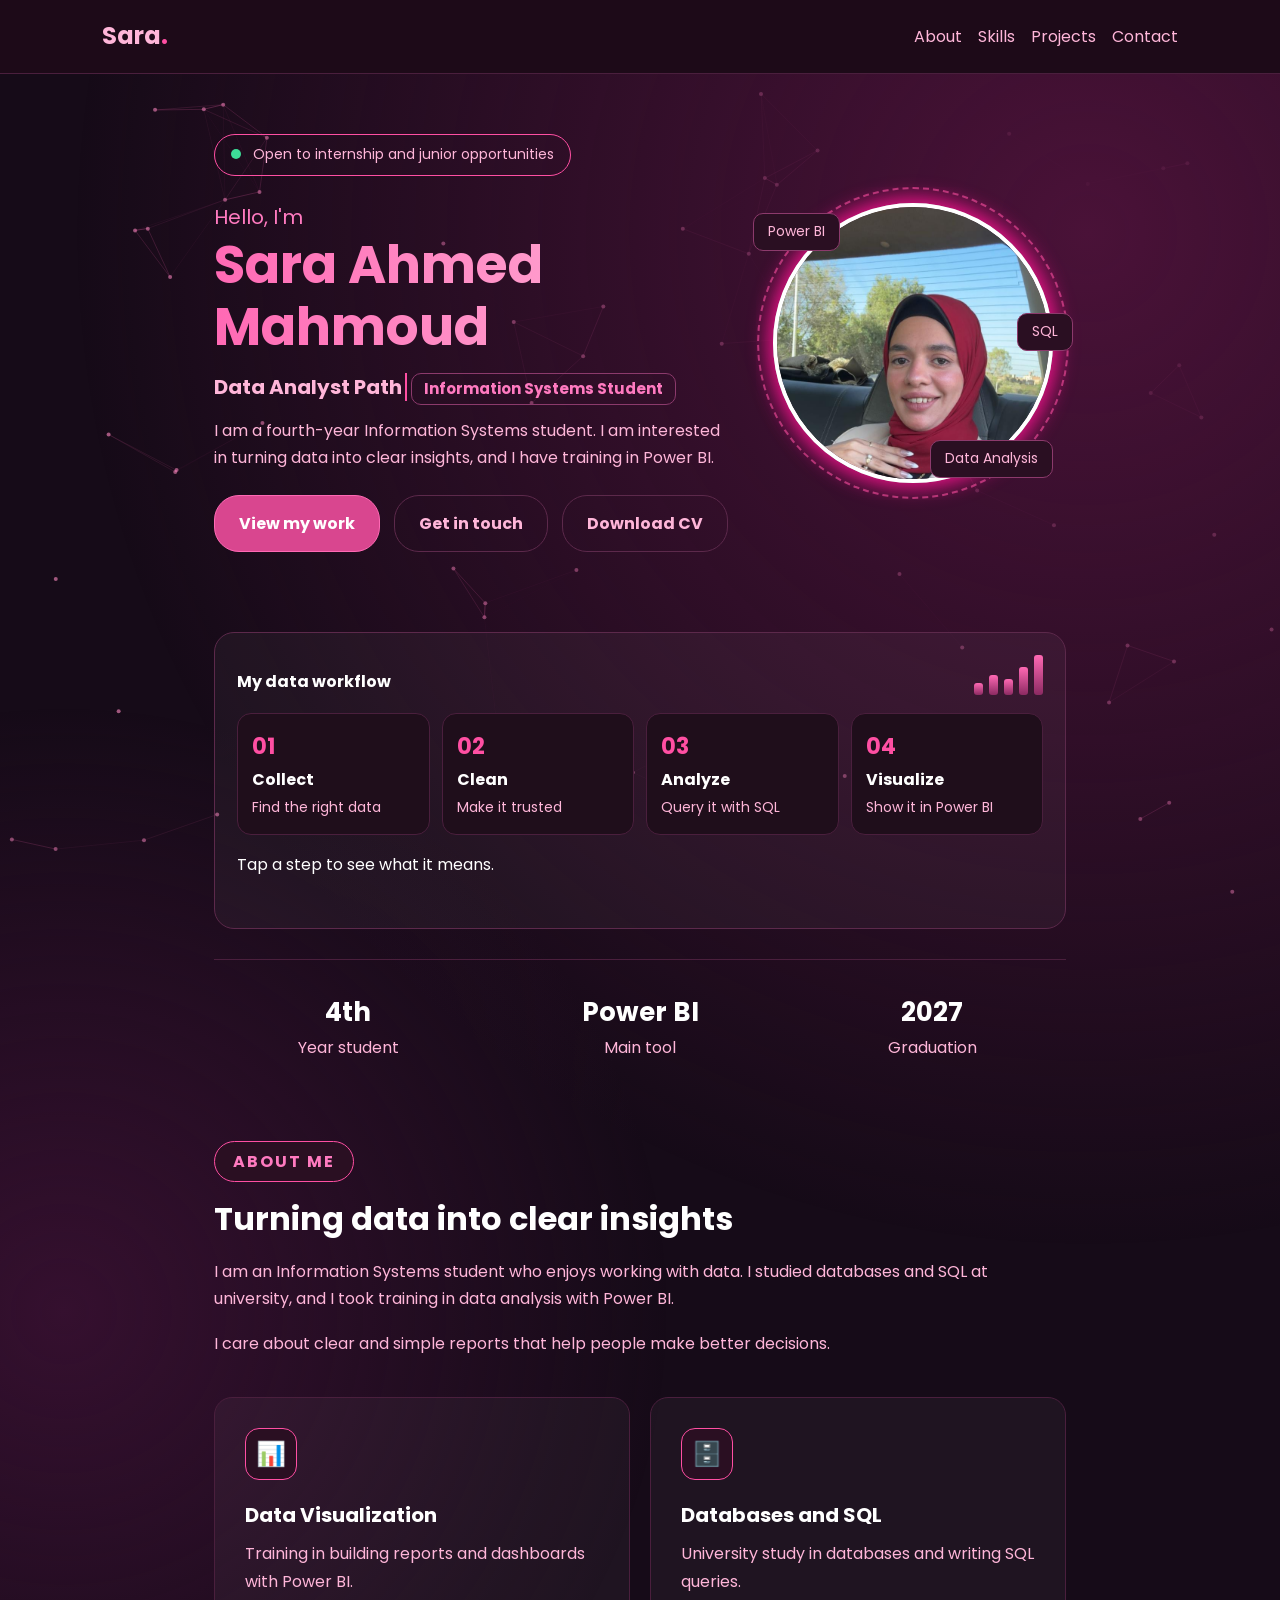
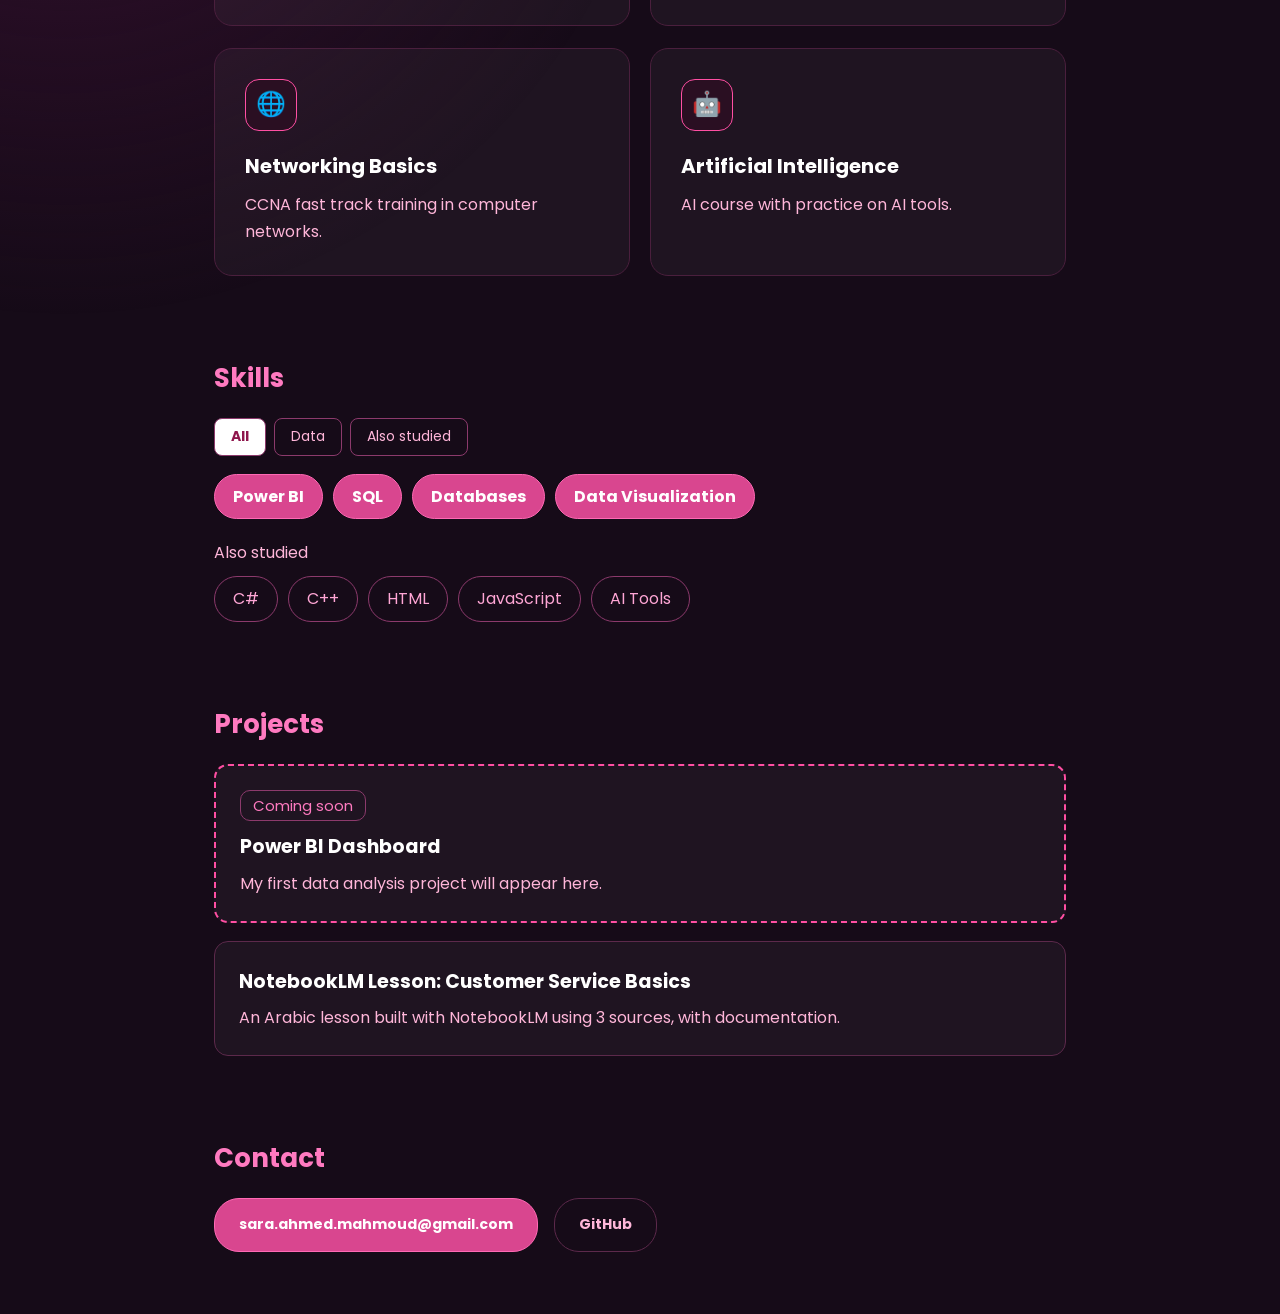
==== commit 6b945465: "Update stylesheet link with versioning" ====
--- a/index.html
+++ b/index.html
@@ -4,8 +4,7 @@
     <meta charset="UTF-8">
     <meta name="viewport" content="width=device-width, initial-scale=1.0">
     <title>Sara Ahmed | Data Analyst Portfolio</title>
-    <link rel="stylesheet" href="style.css">
-</head>
+<link rel="stylesheet" href="style.css?v=2"></head>
 <body>
     <div class="progress"></div>
     <canvas id="points" aria-hidden="true"></canvas>
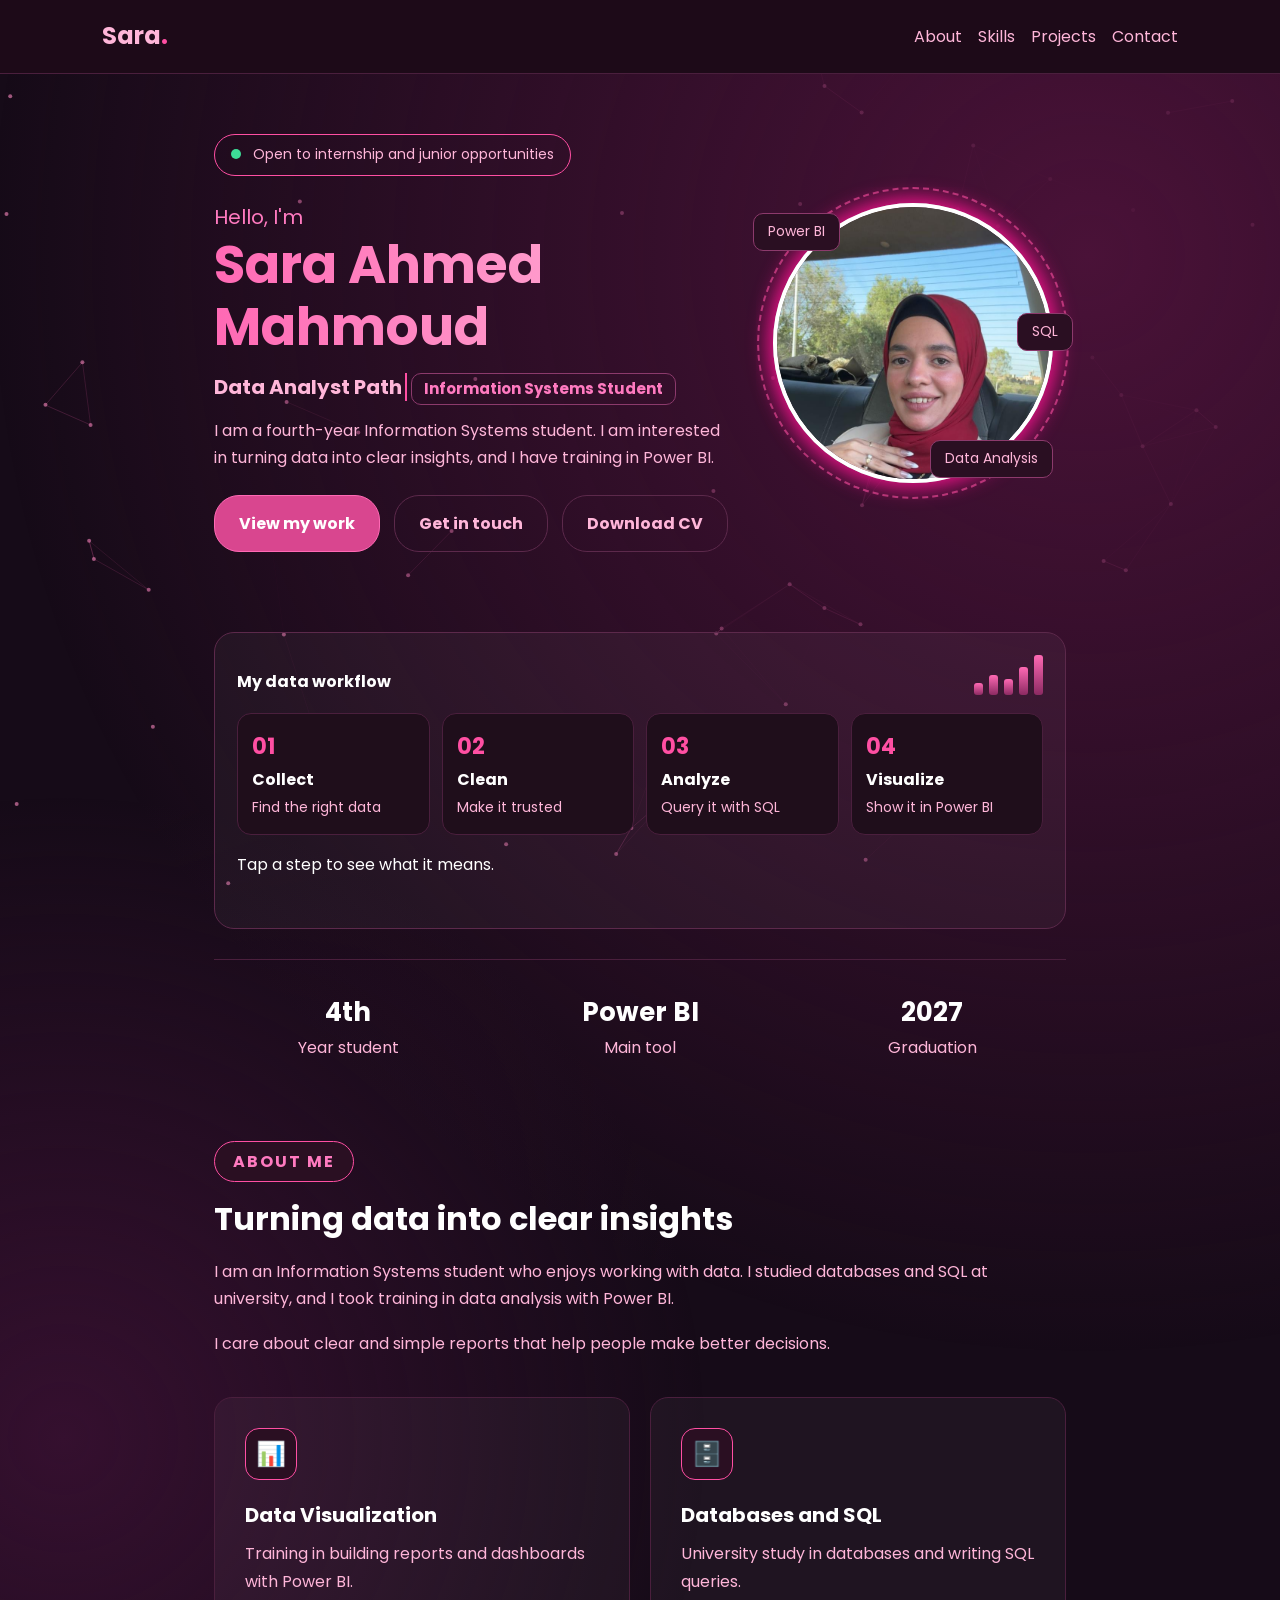
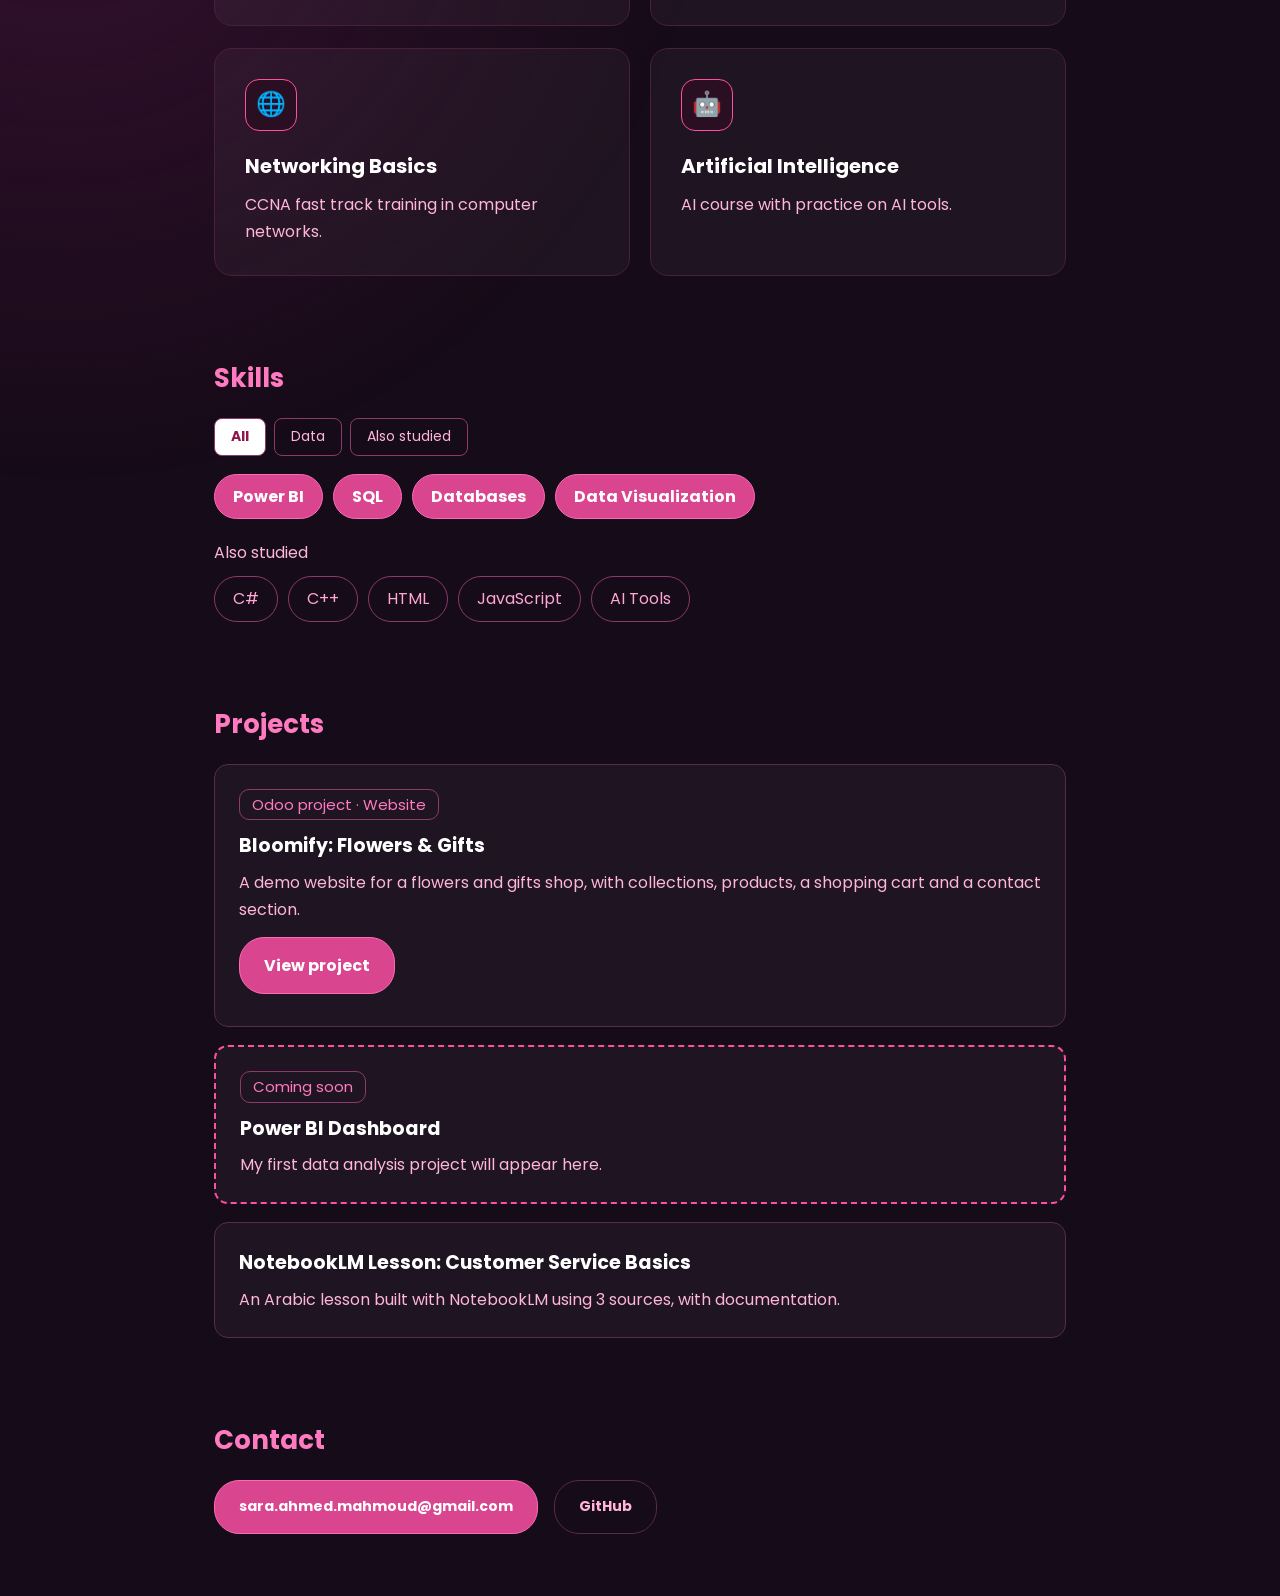
==== commit 87a15d3d: "Add files via upload" ====
--- a/index.html
+++ b/index.html
@@ -4,7 +4,7 @@
     <meta charset="UTF-8">
     <meta name="viewport" content="width=device-width, initial-scale=1.0">
     <title>Sara Ahmed | Data Analyst Portfolio</title>
-<link rel="stylesheet" href="style.css?v=2"></head>
+<link rel="stylesheet" href="style.css?v=3"></head>
 <body>
     <div class="progress"></div>
     <canvas id="points" aria-hidden="true"></canvas>
@@ -118,6 +118,12 @@
 
     <section id="projects">
         <h3>Projects</h3>
+        <div class="card">
+            <span class="tag">Odoo project · Website</span>
+            <h4>Bloomify: Flowers &amp; Gifts</h4>
+            <p>A demo website for a flowers and gifts shop, with collections, products, a shopping cart and a contact section.</p>
+            <a href="bloomify.html" class="btn primary view" target="_blank">View project</a>
+        </div>
         <div class="card soon">
             <span class="tag">Coming soon</span>
             <h4>Power BI Dashboard</h4>
--- a/style.css
+++ b/style.css
@@ -320,3 +320,7 @@
 @media (prefers-reduced-motion: reduce) {
     *, *::before, *::after { animation: none !important; transition: none !important; }
 }
+
+.card .tag { margin-bottom: 10px; }
+.view { display: inline-block; margin-top: 14px; }
+.card + .card.soon { margin-top: 18px; }
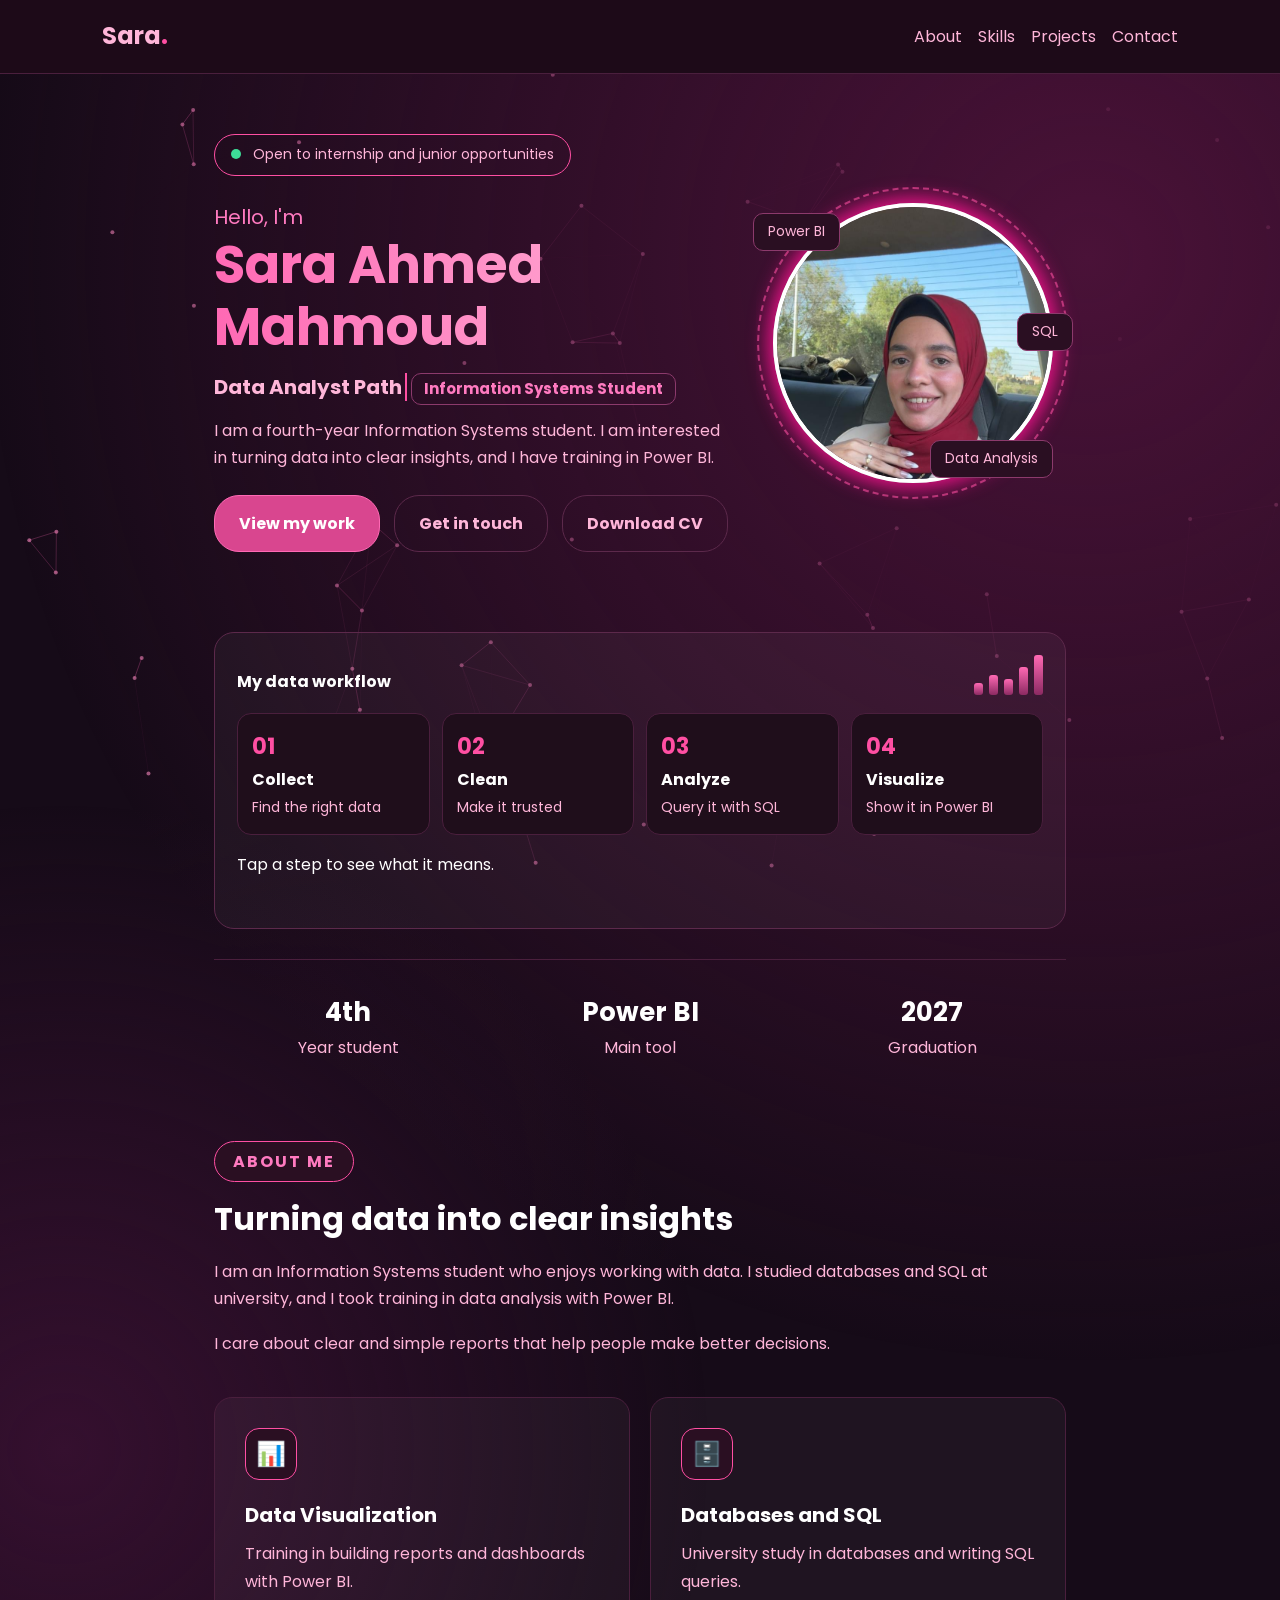
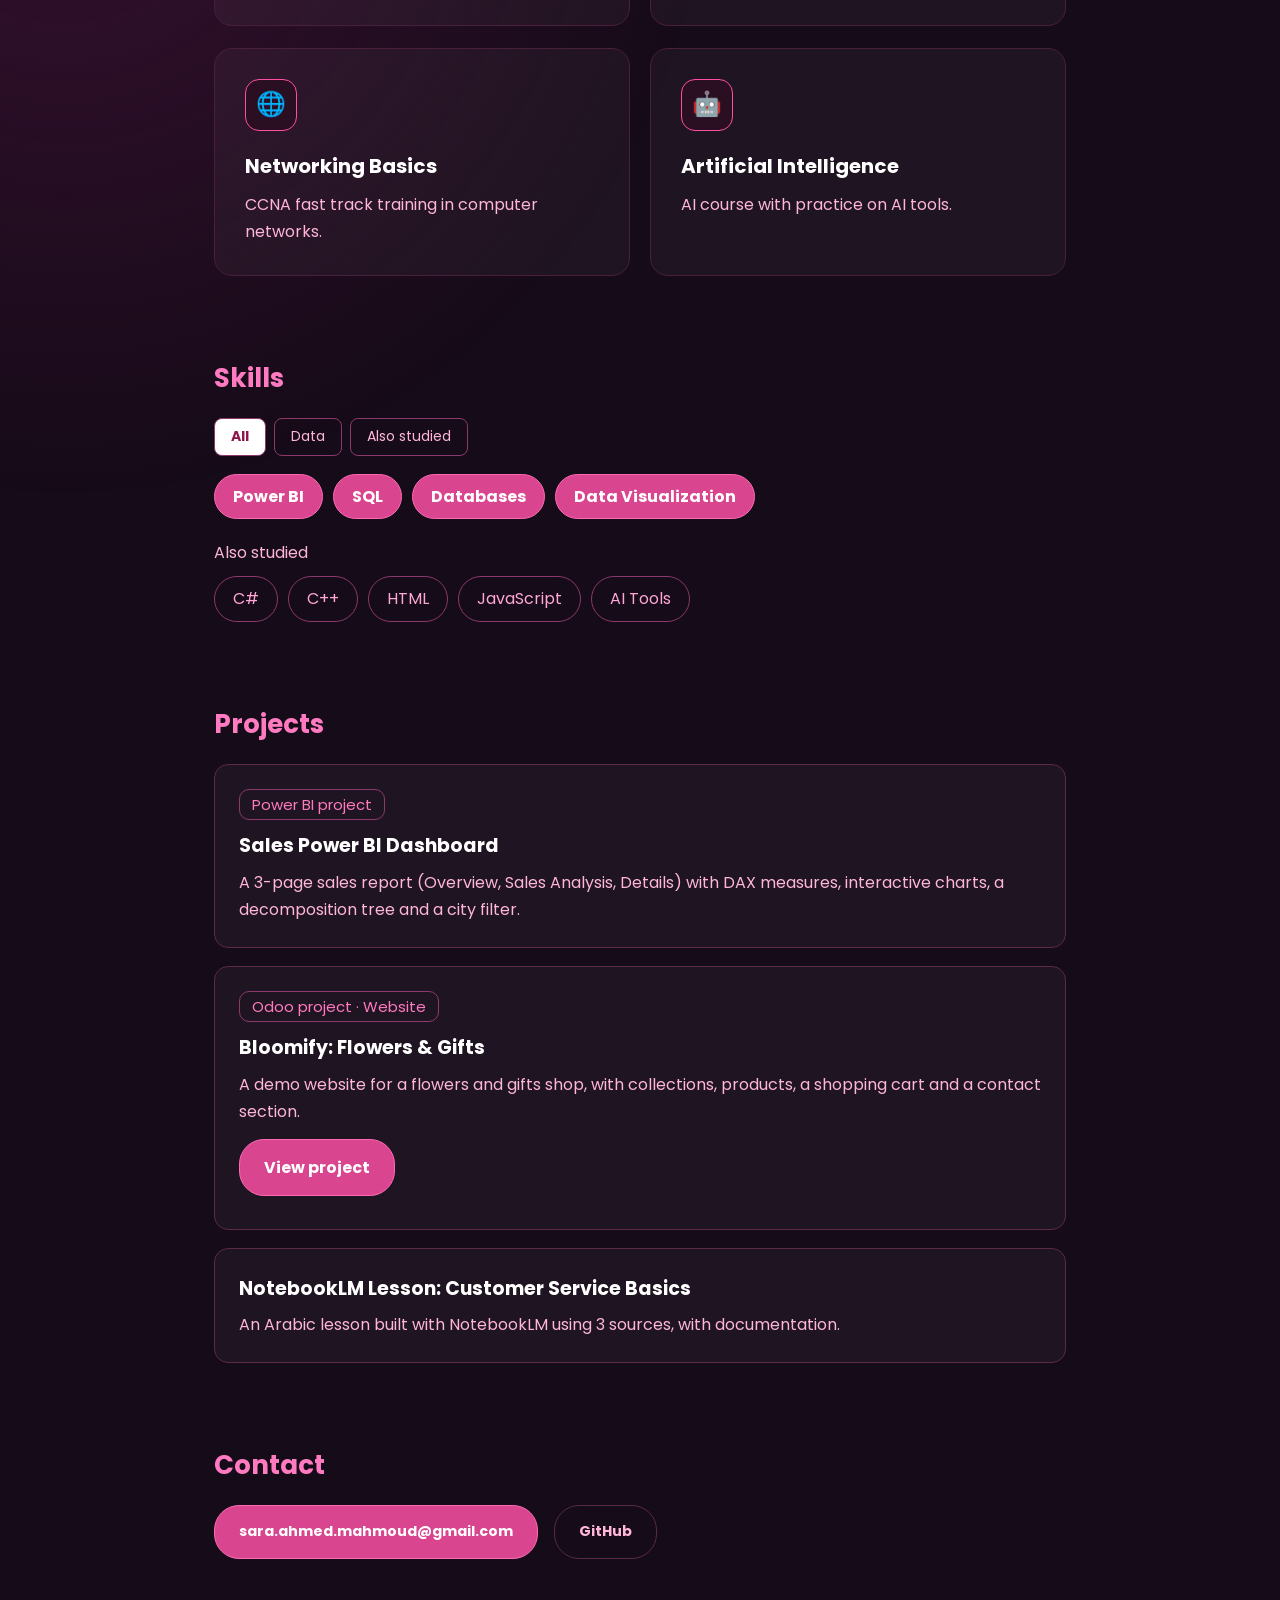
==== commit 98140059: "Add files via upload" ====
--- a/index.html
+++ b/index.html
@@ -4,7 +4,7 @@
     <meta charset="UTF-8">
     <meta name="viewport" content="width=device-width, initial-scale=1.0">
     <title>Sara Ahmed | Data Analyst Portfolio</title>
-<link rel="stylesheet" href="style.css?v=3"></head>
+<link rel="stylesheet" href="style.css?v=4"></head>
 <body>
     <div class="progress"></div>
     <canvas id="points" aria-hidden="true"></canvas>
@@ -119,16 +119,17 @@
     <section id="projects">
         <h3>Projects</h3>
         <div class="card">
+            <span class="tag">Power BI project</span>
+            <h4>Sales Power BI Dashboard</h4>
+            <p>A 3-page sales report (Overview, Sales Analysis, Details) with DAX measures, interactive charts, a decomposition tree and a city filter.</p>
+        </div>
+        <div class="card">
             <span class="tag">Odoo project · Website</span>
             <h4>Bloomify: Flowers &amp; Gifts</h4>
             <p>A demo website for a flowers and gifts shop, with collections, products, a shopping cart and a contact section.</p>
             <a href="bloomify.html" class="btn primary view" target="_blank">View project</a>
         </div>
-        <div class="card soon">
-            <span class="tag">Coming soon</span>
-            <h4>Power BI Dashboard</h4>
-            <p>My first data analysis project will appear here.</p>
-        </div>
+        
         <div class="card">
             <h4>NotebookLM Lesson: Customer Service Basics</h4>
             <p>An Arabic lesson built with NotebookLM using 3 sources, with documentation.</p>
--- a/style.css
+++ b/style.css
@@ -324,3 +324,5 @@
 .card .tag { margin-bottom: 10px; }
 .view { display: inline-block; margin-top: 14px; }
 .card + .card.soon { margin-top: 18px; }
+
+#projects .card + .card { margin-top: 18px; }
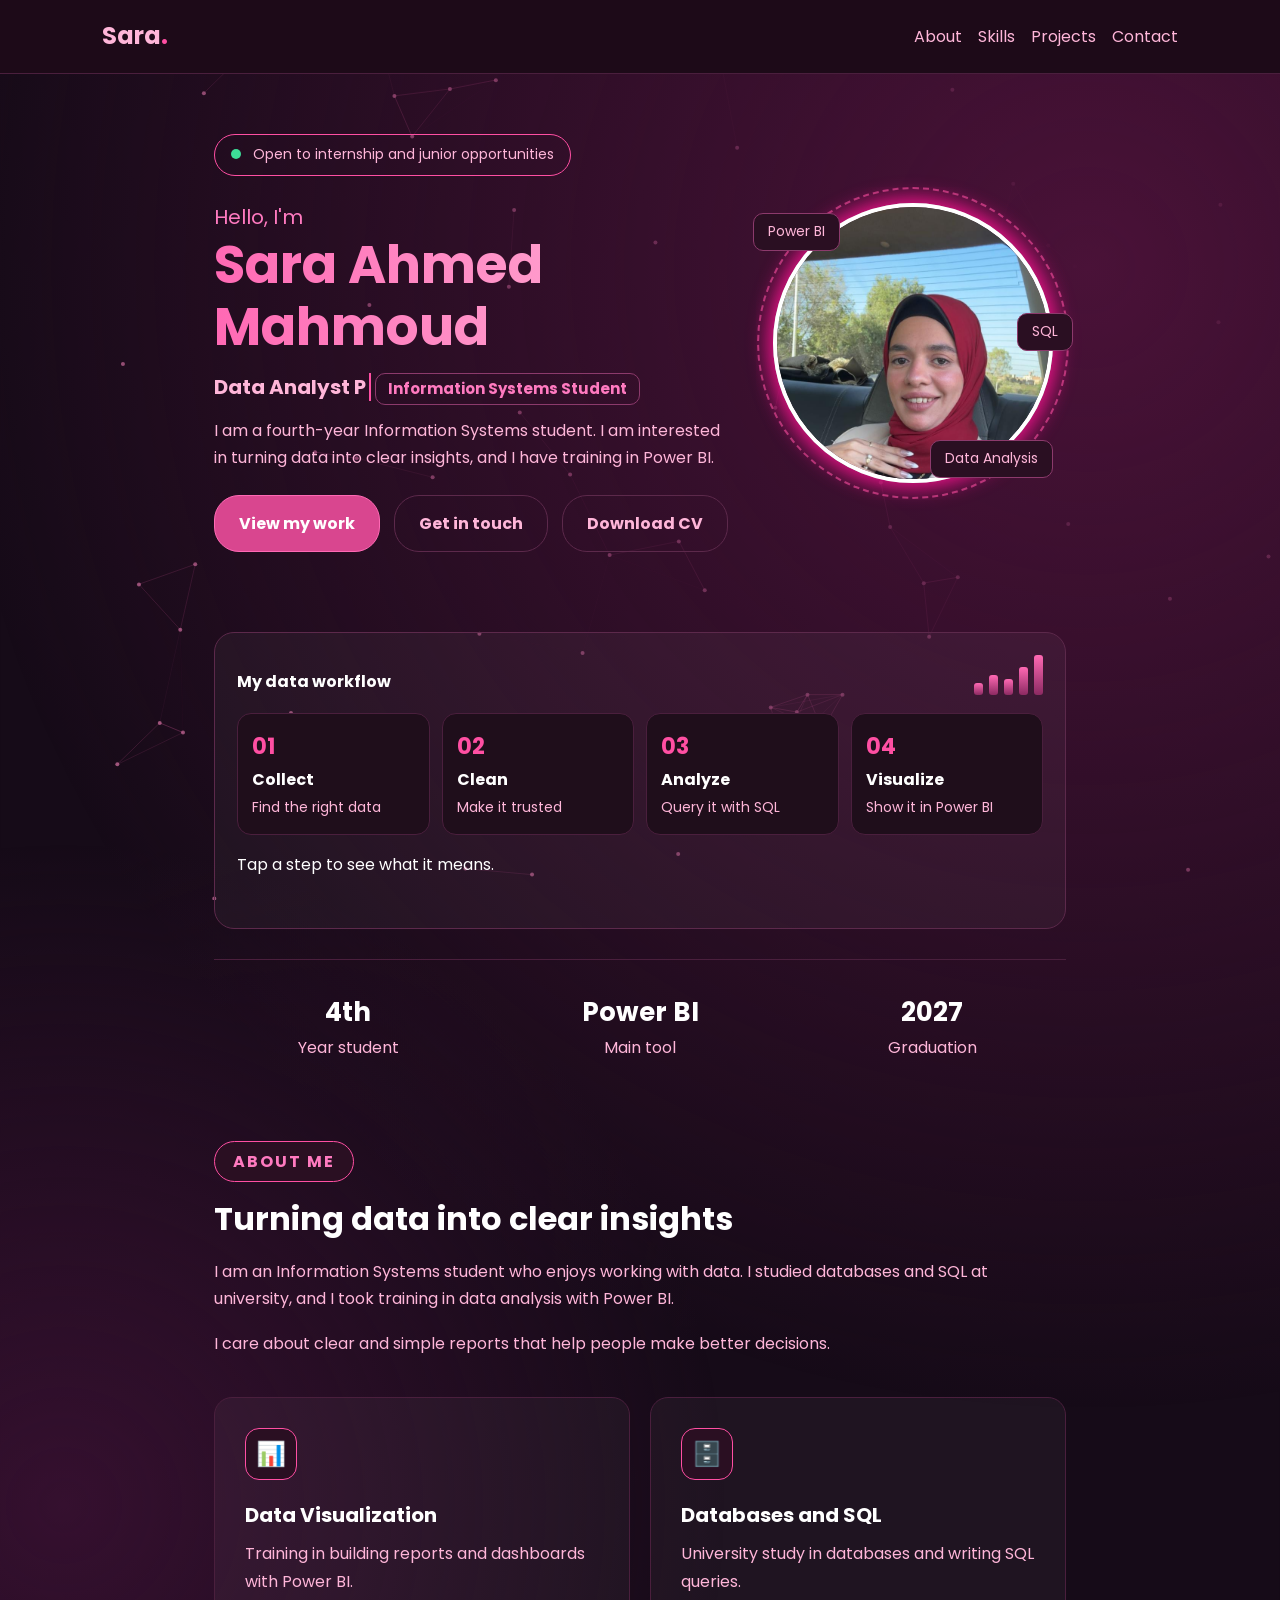
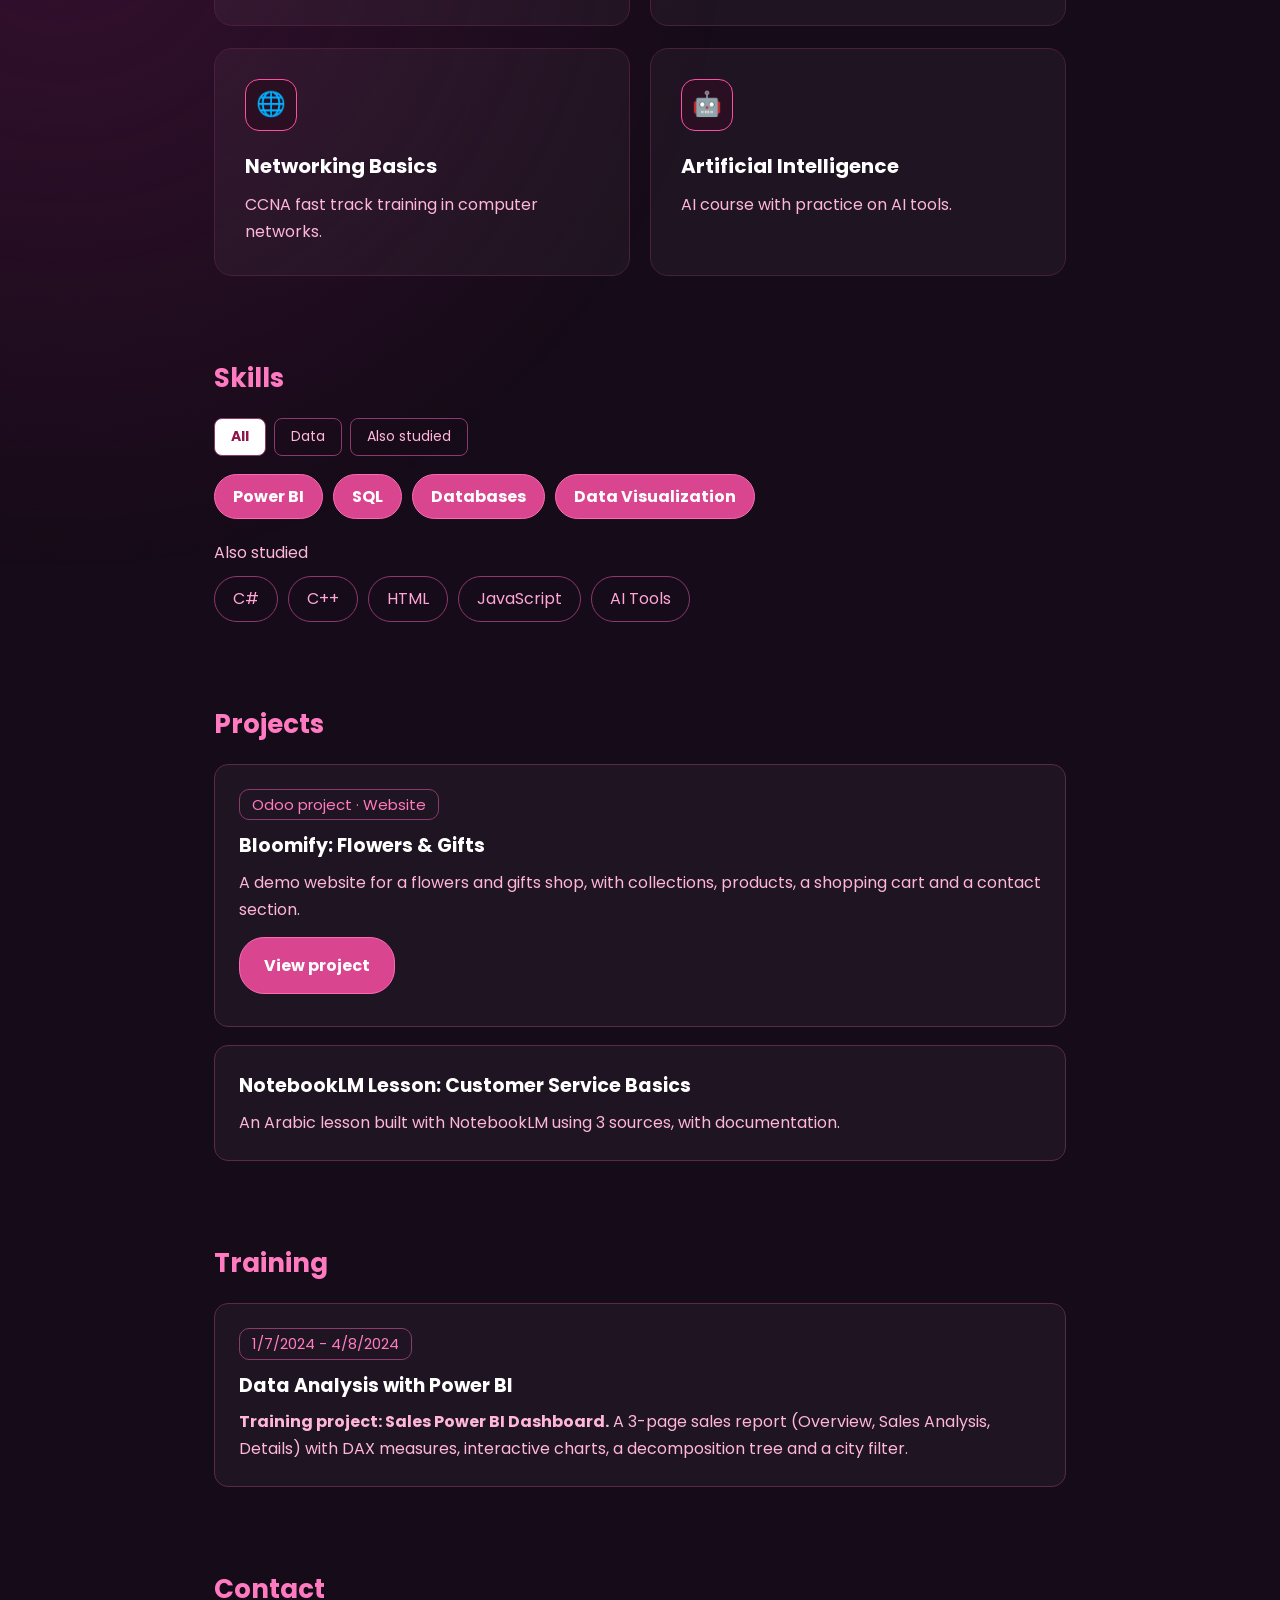
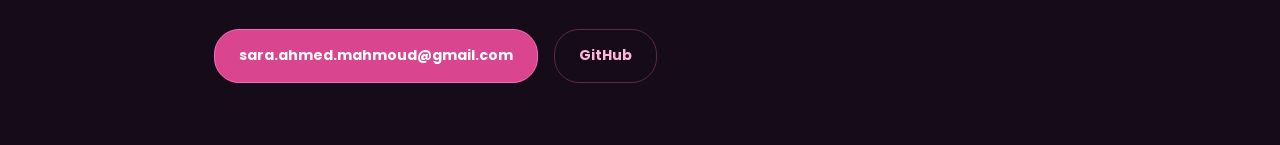
==== commit b3cdc4ca: "Add files via upload" ====
--- a/index.html
+++ b/index.html
@@ -119,11 +119,6 @@
     <section id="projects">
         <h3>Projects</h3>
         <div class="card">
-            <span class="tag">Power BI project</span>
-            <h4>Sales Power BI Dashboard</h4>
-            <p>A 3-page sales report (Overview, Sales Analysis, Details) with DAX measures, interactive charts, a decomposition tree and a city filter.</p>
-        </div>
-        <div class="card">
             <span class="tag">Odoo project · Website</span>
             <h4>Bloomify: Flowers &amp; Gifts</h4>
             <p>A demo website for a flowers and gifts shop, with collections, products, a shopping cart and a contact section.</p>
@@ -133,6 +128,15 @@
         <div class="card">
             <h4>NotebookLM Lesson: Customer Service Basics</h4>
             <p>An Arabic lesson built with NotebookLM using 3 sources, with documentation.</p>
+        </div>
+    </section>
+
+    <section id="training">
+        <h3>Training</h3>
+        <div class="card">
+            <span class="tag">1/7/2024 - 4/8/2024</span>
+            <h4>Data Analysis with Power BI</h4>
+            <p><b>Training project: Sales Power BI Dashboard.</b> A 3-page sales report (Overview, Sales Analysis, Details) with DAX measures, interactive charts, a decomposition tree and a city filter.</p>
         </div>
     </section>
 
